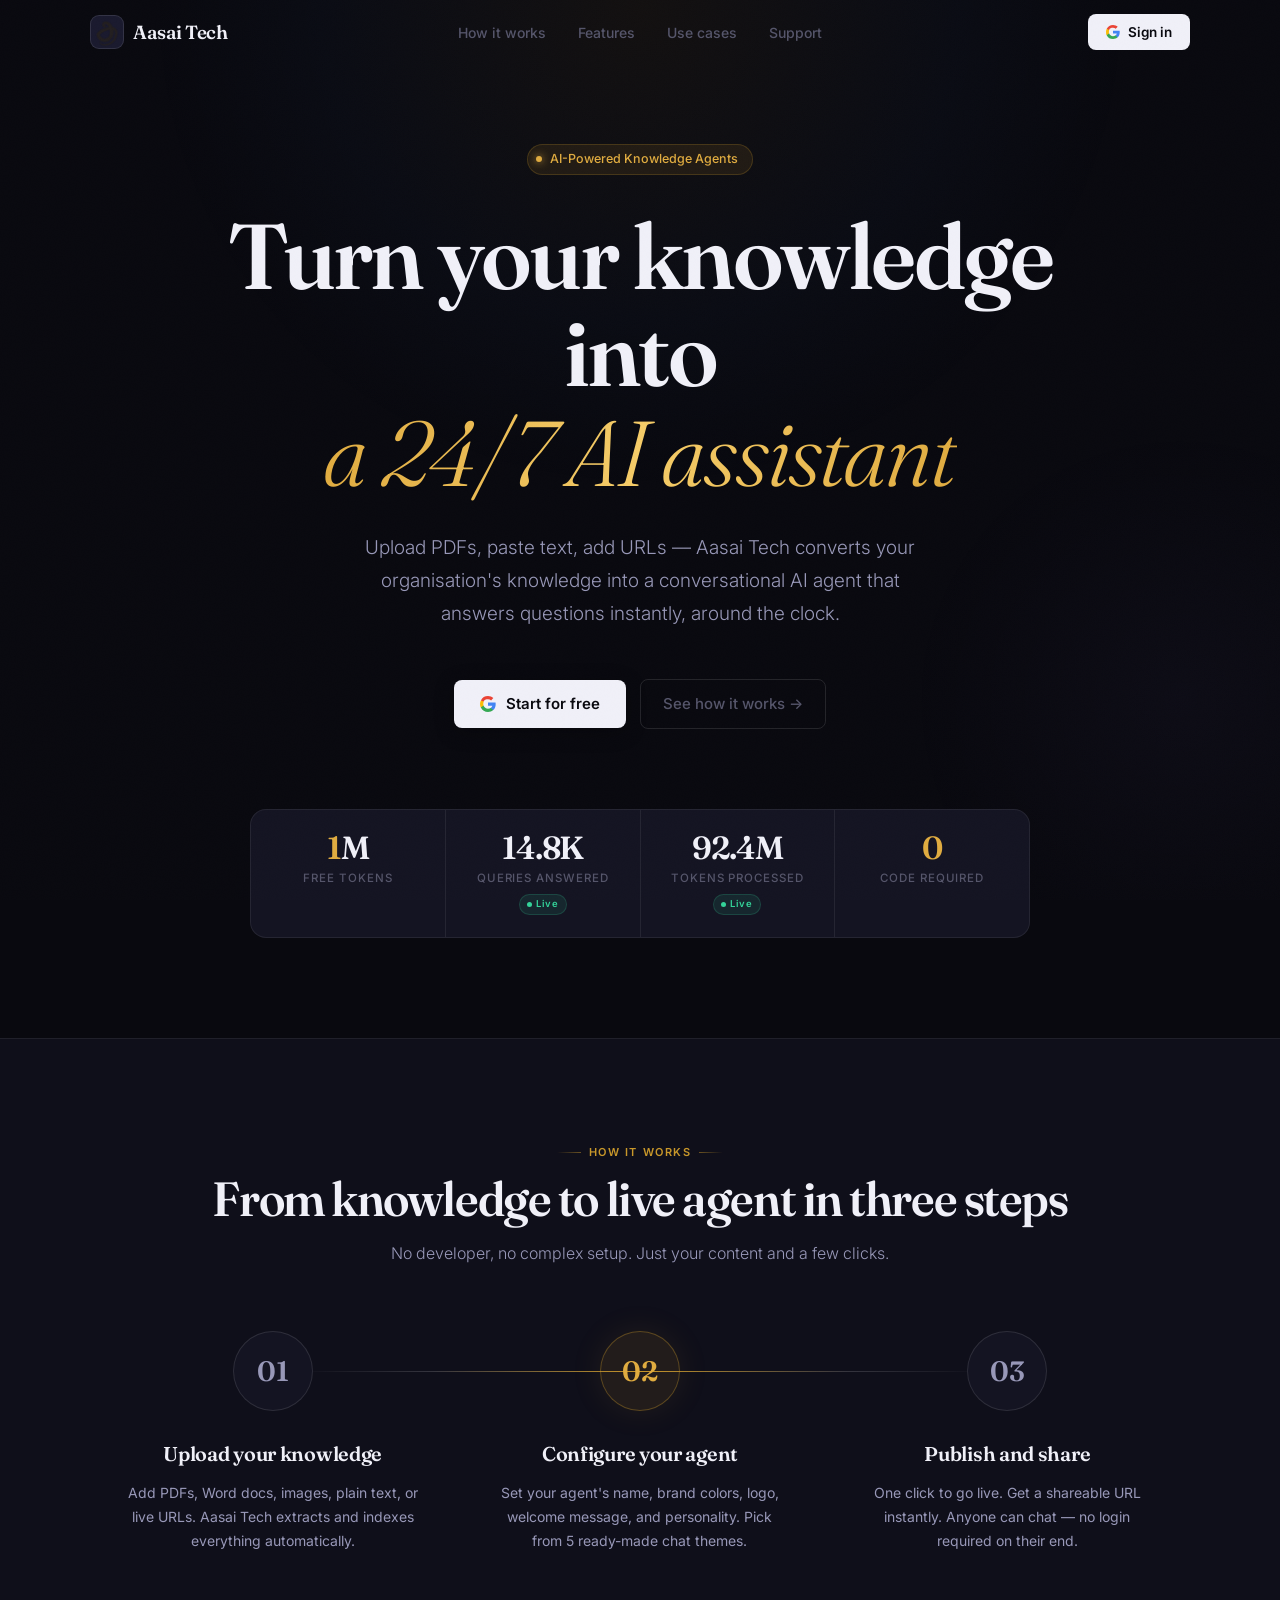
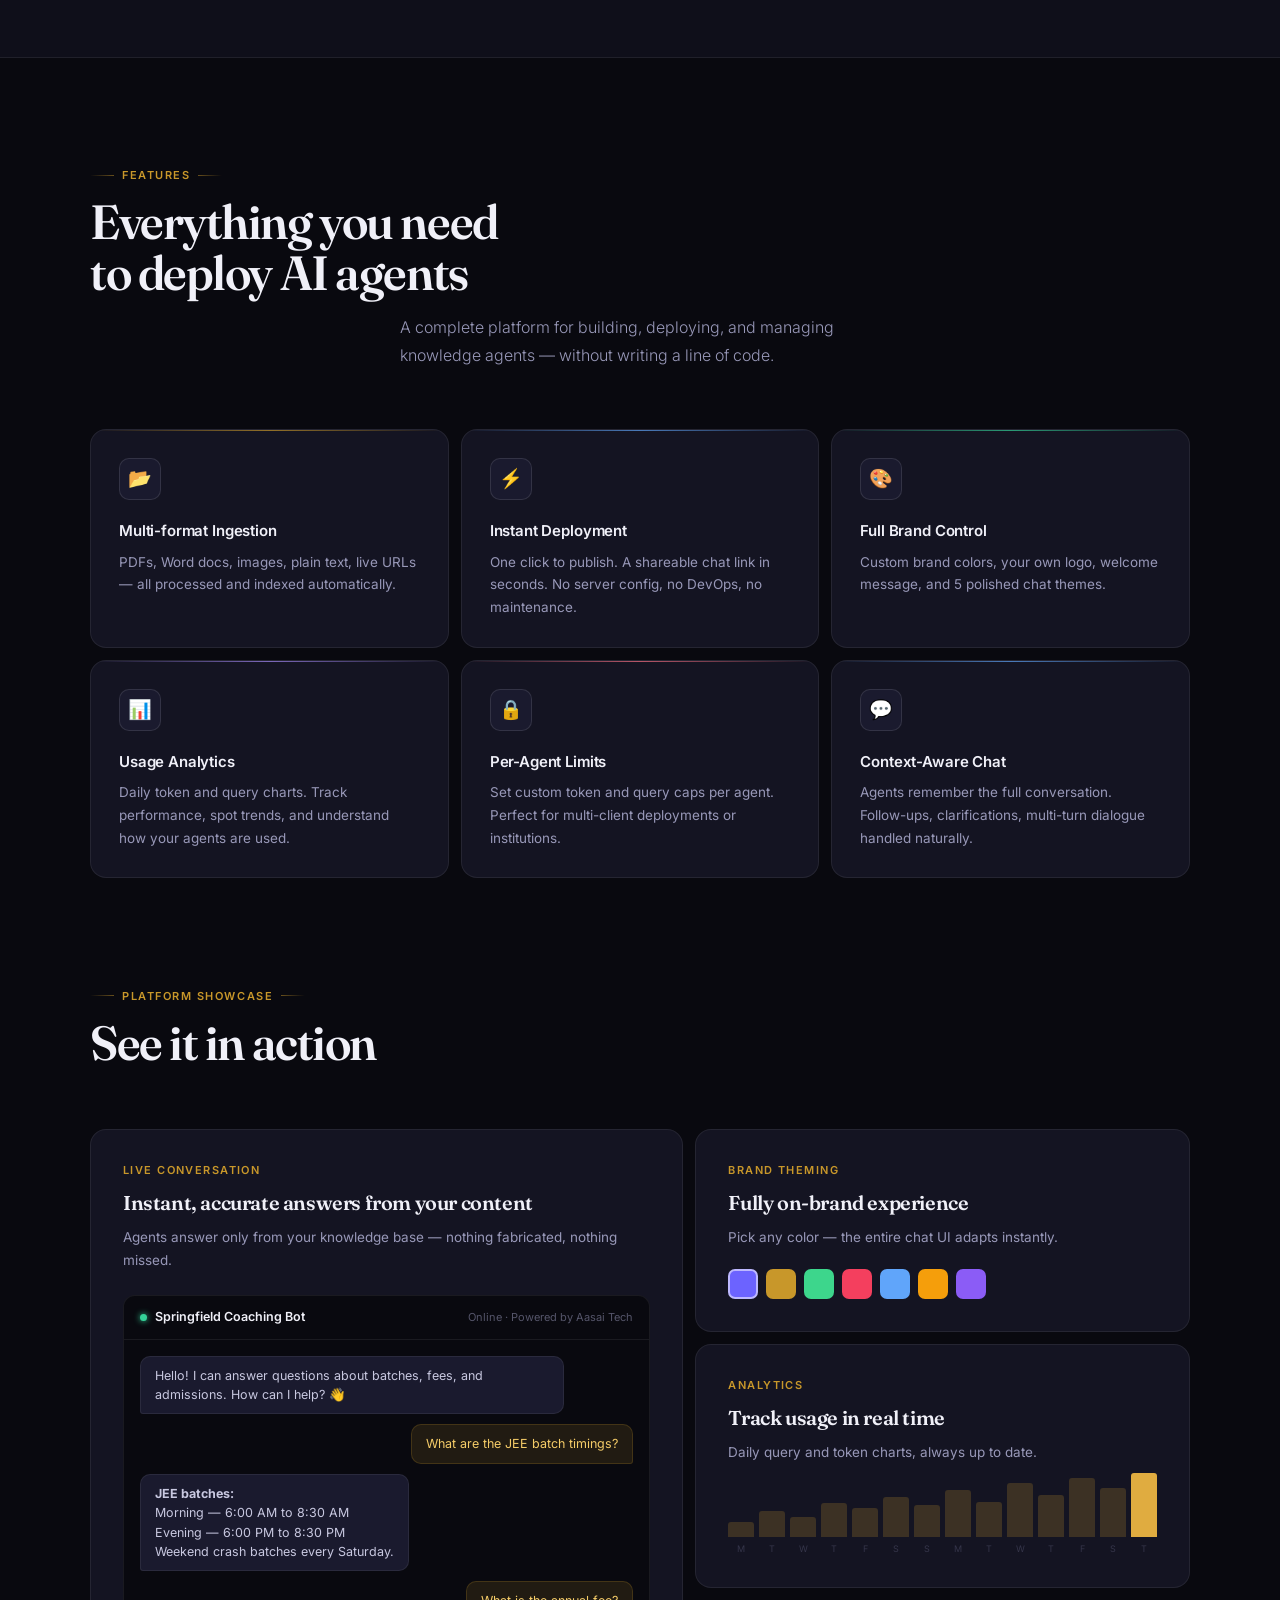
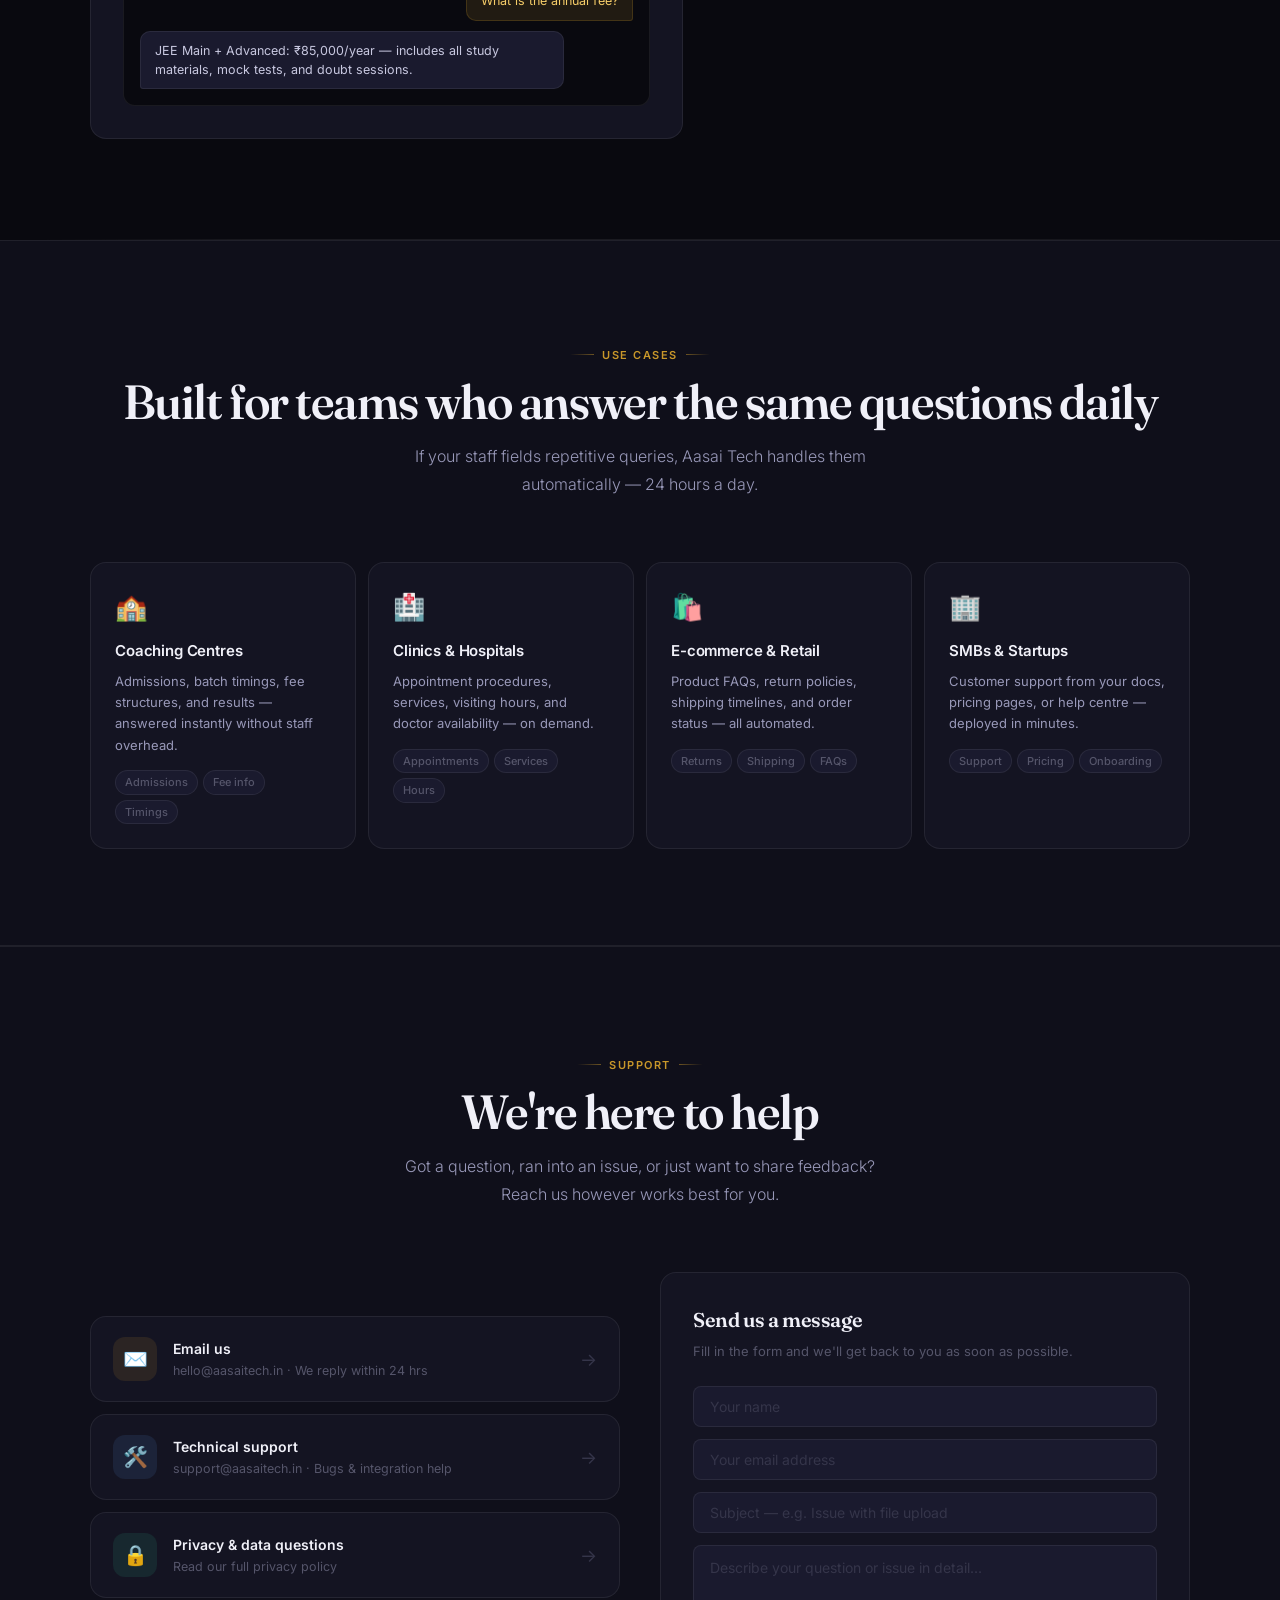
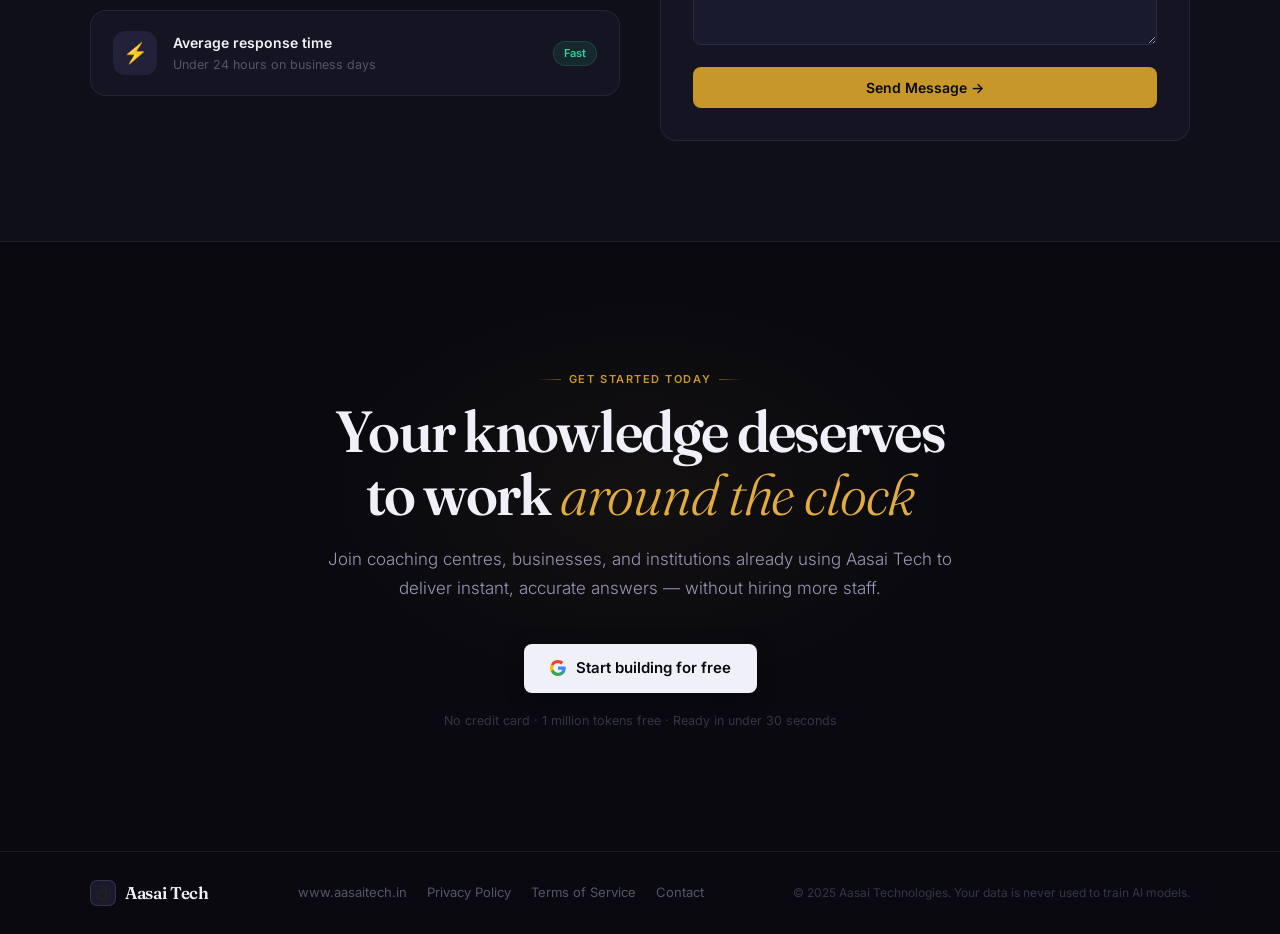
==== index.html @ d0b6f2f5 "Update index.html" ====
<!DOCTYPE html>
<html lang="en">
<head>
<meta charset="UTF-8"/>
<meta name="viewport" content="width=device-width,initial-scale=1"/>
<title>Aasai Tech — AI Agents from Your Knowledge</title>
<link rel="preconnect" href="https://fonts.googleapis.com"/>
<link rel="preconnect" href="https://fonts.gstatic.com" crossorigin/>
<link href="https://fonts.googleapis.com/css2?family=Inter:wght@300;400;500;600;700&family=Fraunces:ital,opsz,wght@0,9..144,300;0,9..144,600;0,9..144,700;1,9..144,300;1,9..144,600&display=swap" rel="stylesheet"/>
<style>
*,*::before,*::after{margin:0;padding:0;box-sizing:border-box}
html{scroll-behavior:smooth;-webkit-font-smoothing:antialiased;text-rendering:optimizeLegibility}
body{font-family:'Inter',sans-serif;background:#09090f;color:#e8e8f0;overflow-x:hidden;line-height:1.5}
a{text-decoration:none;color:inherit}
img{display:block;max-width:100%}
::-webkit-scrollbar{width:5px}
::-webkit-scrollbar-track{background:#09090f}
::-webkit-scrollbar-thumb{background:#2a2a3a;border-radius:4px}

:root{
  --bg:#09090f;--bg1:#0f0f1a;--bg2:#141422;--bg3:#1a1a2e;--bg4:#20203a;
  --line:rgba(255,255,255,.07);--line2:rgba(255,255,255,.11);--line3:rgba(255,255,255,.16);
  --t1:#f0f0f8;--t2:#9898b8;--t3:#55556a;--t4:#35354a;
  --amber:#c8972a;--amber2:#e0ac40;--amber3:#f5cc68;
  --amberA:rgba(200,151,42,.10);--amberB:rgba(200,151,42,.18);
  --green:#34d399;--greenA:rgba(52,211,153,.10);
  --blue:#60a5fa;--blueA:rgba(96,165,250,.10);
  --purple:#a78bfa;--purpleA:rgba(167,139,250,.10);
  --rose:#fb7185;--roseA:rgba(251,113,133,.10);
  --r8:8px;--r12:12px;--r16:16px;--nav:64px;
}

.f-display{font-family:'Fraunces',serif;font-weight:600;font-style:normal;letter-spacing:-.03em;line-height:1.06;font-variation-settings:'opsz' 72;}
.f-display-italic{font-family:'Fraunces',serif;font-style:italic;font-weight:300;font-variation-settings:'opsz' 72;letter-spacing:-.02em;line-height:1.1;}

.container{max-width:1180px;margin:0 auto;padding:0 40px}

body::before{content:'';position:fixed;inset:0;z-index:999;pointer-events:none;background-image:url("data:image/svg+xml,%3Csvg xmlns='http://www.w3.org/2000/svg' width='400' height='400'%3E%3Cfilter id='n'%3E%3CfeTurbulence type='fractalNoise' baseFrequency='.85' numOctaves='4' stitchTiles='stitch'/%3E%3C/filter%3E%3Crect width='400' height='400' filter='url(%23n)' opacity='.035'/%3E%3C/svg%3E");opacity:.4;}

.bg-glow{position:fixed;inset:0;z-index:0;pointer-events:none;overflow:hidden;}
.bg-glow::before{content:'';position:absolute;top:-200px;left:50%;transform:translateX(-50%);width:1000px;height:700px;background:radial-gradient(ellipse at 50% 30%, rgba(200,151,42,.055) 0%, rgba(96,165,250,.025) 45%, transparent 70%);}
.bg-glow::after{content:'';position:absolute;bottom:-100px;right:-200px;width:600px;height:600px;background:radial-gradient(circle, rgba(167,139,250,.03) 0%, transparent 65%);}

/* NAV */
.nav{position:fixed;top:0;left:0;right:0;z-index:200;height:var(--nav);display:flex;align-items:center;transition:background .25s,border-color .25s;}
.nav.solid{background:rgba(9,9,15,.85);border-bottom:1px solid var(--line);backdrop-filter:blur(20px) saturate(1.5);-webkit-backdrop-filter:blur(20px) saturate(1.5);}
.nav-inner{width:100%;max-width:1180px;margin:0 auto;padding:0 40px;display:flex;align-items:center;}
.nav-logo{display:flex;align-items:center;gap:9px;flex-shrink:0;margin-right:auto;}
.nav-logo-mark{width:34px;height:34px;border-radius:9px;overflow:hidden;display:flex;align-items:center;justify-content:center;flex-shrink:0;background:var(--bg3);border:1px solid var(--line2);}
.nav-logo-mark img{width:100%;height:100%;object-fit:contain;}
.nav-logo-name{font-family:'Fraunces',serif;font-size:19px;font-weight:600;letter-spacing:-.025em;color:var(--t1);font-variation-settings:'opsz' 24;}
.nav-links{display:flex;align-items:center;gap:2px;position:absolute;left:50%;transform:translateX(-50%);}
.nav-link{padding:7px 15px;font-size:14px;font-weight:500;color:var(--t3);border-radius:var(--r8);transition:color .15s,background .15s;white-space:nowrap;}
.nav-link:hover{color:var(--t1);background:rgba(255,255,255,.05)}
.nav-cta{display:flex;align-items:center;gap:8px;padding:8px 18px;background:var(--t1);color:#09090f;border-radius:var(--r8);font-size:13.5px;font-weight:600;transition:all .2s;white-space:nowrap;flex-shrink:0;margin-left:auto;}
.nav-cta:hover{background:#fff;transform:translateY(-1px);box-shadow:0 6px 22px rgba(0,0,0,.3)}

/* HAMBURGER */
.nav-hamburger{display:none;flex-direction:column;gap:5px;cursor:pointer;padding:8px;margin-left:auto;background:none;border:none;}
.nav-hamburger span{display:block;width:22px;height:2px;background:var(--t2);border-radius:2px;transition:all .3s;}
.nav-hamburger.open span:nth-child(1){transform:translateY(7px) rotate(45deg);}
.nav-hamburger.open span:nth-child(2){opacity:0;}
.nav-hamburger.open span:nth-child(3){transform:translateY(-7px) rotate(-45deg);}

/* MOBILE MENU */
.mobile-menu{display:none;position:fixed;top:var(--nav);left:0;right:0;z-index:199;background:rgba(9,9,15,.97);border-bottom:1px solid var(--line);backdrop-filter:blur(20px);padding:20px 24px 28px;flex-direction:column;gap:4px;}
.mobile-menu.open{display:flex;}
.mobile-menu-link{padding:13px 16px;font-size:15px;font-weight:500;color:var(--t2);border-radius:var(--r8);transition:all .15s;}
.mobile-menu-link:hover{color:var(--t1);background:rgba(255,255,255,.05)}
.mobile-menu-cta{display:flex;align-items:center;justify-content:center;gap:8px;padding:14px;background:var(--t1);color:#09090f;border-radius:var(--r8);font-size:15px;font-weight:600;margin-top:8px;}

/* HERO */
.hero{min-height:100vh;display:flex;flex-direction:column;align-items:center;justify-content:center;text-align:center;padding:calc(var(--nav) + 80px) 40px 100px;position:relative;z-index:1;}
.hero-badge{display:inline-flex;align-items:center;gap:8px;padding:5px 14px 5px 8px;background:var(--amberA);border:1px solid rgba(200,151,42,.22);border-radius:100px;margin-bottom:32px;font-size:12.5px;font-weight:500;color:var(--amber2);animation:fadeUp .5s ease both;}
.hero-badge-dot{width:6px;height:6px;border-radius:50%;background:var(--amber2);box-shadow:0 0 8px var(--amber2);flex-shrink:0;animation:pulse 2.5s ease-in-out infinite;}
.hero-title{font-size:clamp(40px,7.5vw,92px);color:var(--t1);margin-bottom:28px;animation:fadeUp .55s .06s ease both;max-width:920px;}
.hero-title .line-accent{font-style:italic;font-weight:300;background:linear-gradient(92deg, var(--amber2) 0%, var(--amber3) 50%, var(--amber2) 100%);-webkit-background-clip:text;-webkit-text-fill-color:transparent;background-clip:text;font-variation-settings:'opsz' 72;}
.hero-sub{font-size:clamp(15px,2vw,19px);font-weight:300;color:var(--t2);max-width:580px;line-height:1.75;margin-bottom:48px;animation:fadeUp .55s .12s ease both;}
.hero-actions{display:flex;align-items:center;gap:14px;margin-bottom:80px;animation:fadeUp .55s .18s ease both;flex-wrap:wrap;justify-content:center;}
.btn-main{display:flex;align-items:center;gap:10px;padding:13px 26px;background:var(--t1);color:#09090f;border-radius:var(--r8);font-size:15px;font-weight:600;transition:all .2s;box-shadow:0 4px 20px rgba(0,0,0,.25);}
.btn-main:hover{background:#fff;transform:translateY(-2px);box-shadow:0 10px 34px rgba(0,0,0,.35)}
.btn-ghost{padding:13px 22px;font-size:15px;font-weight:500;color:var(--t3);border-radius:var(--r8);border:1px solid var(--line2);transition:all .2s;}
.btn-ghost:hover{color:var(--t1);border-color:var(--line3)}

/* STATS BAND */
.stats-band{display:flex;align-items:stretch;background:var(--bg2);border:1px solid var(--line);border-radius:var(--r16);overflow:hidden;animation:fadeUp .55s .24s ease both;width:100%;max-width:780px;}
.stat-cell{flex:1;padding:22px 28px;text-align:center;position:relative;}
.stat-cell+.stat-cell{border-left:1px solid var(--line)}
.stat-val{font-family:'Fraunces',serif;font-size:32px;font-weight:600;color:var(--t1);letter-spacing:-.035em;line-height:1;font-variation-settings:'opsz' 36;}
.stat-val .accent{color:var(--amber2)}
.stat-lbl{font-size:11.5px;font-weight:500;color:var(--t3);margin-top:6px;text-transform:uppercase;letter-spacing:.08em;}
.stat-live{display:inline-flex;align-items:center;gap:4px;font-size:9.5px;font-weight:600;letter-spacing:.1em;color:var(--green);background:var(--greenA);border:1px solid rgba(52,211,153,.18);padding:2px 7px;border-radius:20px;margin-top:7px;}
.stat-live-dot{width:5px;height:5px;border-radius:50%;background:var(--green);animation:pulse 2s ease-in-out infinite;}

/* HOW IT WORKS */
.steps-section{background:var(--bg1);border-top:1px solid var(--line);border-bottom:1px solid var(--line);}
.steps-section .container{padding-top:96px;padding-bottom:96px}
.section-head{text-align:center;margin-bottom:64px}
.section-kicker{display:inline-flex;align-items:center;gap:8px;font-size:11px;font-weight:600;letter-spacing:.14em;text-transform:uppercase;color:var(--amber);margin-bottom:14px;}
.section-kicker::before,.section-kicker::after{content:'';width:24px;height:1px;background:linear-gradient(90deg,transparent,var(--amber));opacity:.5;}
.section-kicker::after{transform:scaleX(-1)}
.section-h{font-size:clamp(26px,4vw,48px);color:var(--t1);margin-bottom:14px;}
.section-p{font-size:16px;font-weight:300;color:var(--t2);line-height:1.75;max-width:500px;margin:0 auto;}
.steps-grid{display:grid;grid-template-columns:repeat(3,1fr);gap:2px;position:relative;}
.steps-grid::before{content:'';position:absolute;top:40px;left:calc(50%/3 + 24px);right:calc(50%/3 + 24px);height:1px;background:linear-gradient(90deg,transparent,var(--line3) 20%,var(--amber) 50%,var(--line3) 80%,transparent);pointer-events:none;}
.step{display:flex;flex-direction:column;align-items:center;text-align:center;padding:0 36px 8px;}
.step-circle{width:80px;height:80px;border-radius:50%;background:var(--bg2);border:1px solid var(--line2);display:flex;align-items:center;justify-content:center;margin-bottom:28px;position:relative;z-index:1;transition:border-color .3s,box-shadow .3s;}
.step:nth-child(2) .step-circle{border-color:rgba(200,151,42,.35);background:var(--amberA);box-shadow:0 0 32px rgba(200,151,42,.1);}
.step-n{font-family:'Fraunces',serif;font-size:28px;font-weight:600;color:var(--t2);font-variation-settings:'opsz' 32;}
.step:nth-child(2) .step-n{color:var(--amber2)}
.step-title{font-family:'Fraunces',serif;font-size:20px;font-weight:600;color:var(--t1);margin-bottom:12px;font-variation-settings:'opsz' 24;letter-spacing:-.015em;}
.step-body{font-size:14px;font-weight:400;color:var(--t2);line-height:1.7}

/* FEATURES */
.features-section .container{padding-top:100px;padding-bottom:100px}
.feat-grid{display:grid;grid-template-columns:repeat(3,1fr);gap:12px;margin-top:60px;}
.feat-card{background:var(--bg2);border:1px solid var(--line);border-radius:var(--r16);padding:28px;position:relative;overflow:hidden;transition:border-color .25s,transform .25s,box-shadow .25s;}
.feat-card:hover{border-color:var(--line2);transform:translateY(-3px);box-shadow:0 18px 48px rgba(0,0,0,.35);}
.feat-card::before{content:'';position:absolute;top:0;left:0;right:0;height:1px;background:var(--c-bar,transparent);opacity:.7;}
.feat-card:nth-child(1){--c-bar:linear-gradient(90deg,transparent,var(--amber),transparent)}
.feat-card:nth-child(2){--c-bar:linear-gradient(90deg,transparent,var(--blue),transparent)}
.feat-card:nth-child(3){--c-bar:linear-gradient(90deg,transparent,var(--green),transparent)}
.feat-card:nth-child(4){--c-bar:linear-gradient(90deg,transparent,var(--purple),transparent)}
.feat-card:nth-child(5){--c-bar:linear-gradient(90deg,transparent,var(--rose),transparent)}
.feat-card:nth-child(6){--c-bar:linear-gradient(90deg,transparent,var(--blue),transparent)}
.feat-icon{width:42px;height:42px;border-radius:10px;border:1px solid var(--line2);background:var(--bg3);display:flex;align-items:center;justify-content:center;font-size:19px;margin-bottom:20px;}
.feat-name{font-size:15px;font-weight:600;color:var(--t1);margin-bottom:8px;letter-spacing:-.01em}
.feat-desc{font-size:13.5px;color:var(--t2);line-height:1.68}

/* BENTO */
.bento-section .container{padding-bottom:100px}
.bento{display:grid;grid-template-columns:1.2fr 1fr;gap:12px;margin-top:60px;}
.bento-card{background:var(--bg2);border:1px solid var(--line);border-radius:var(--r16);padding:32px;position:relative;overflow:hidden;transition:border-color .25s;}
.bento-card:hover{border-color:var(--line2)}
.bento-label{font-size:11px;font-weight:600;letter-spacing:.13em;text-transform:uppercase;color:var(--amber);margin-bottom:10px;}
.bento-title{font-family:'Fraunces',serif;font-size:20px;font-weight:600;color:var(--t1);margin-bottom:8px;letter-spacing:-.02em;font-variation-settings:'opsz' 24;}
.bento-body{font-size:13.5px;color:var(--t2);line-height:1.65;margin-bottom:24px}
.chat-shell{background:var(--bg);border:1px solid var(--line);border-radius:var(--r12);overflow:hidden;}
.chat-topbar{padding:12px 16px;border-bottom:1px solid var(--line);display:flex;align-items:center;gap:8px;}
.chat-status-dot{width:7px;height:7px;border-radius:50%;background:var(--green);box-shadow:0 0 6px var(--green);animation:pulse 2s ease-in-out infinite;}
.chat-agent-name{font-size:12.5px;font-weight:600;color:var(--t1)}
.chat-agent-sub{font-size:11px;color:var(--t3);margin-left:auto}
.chat-msgs{padding:16px;display:flex;flex-direction:column;gap:10px}
.bubble{padding:9px 14px;border-radius:10px;font-size:12.5px;line-height:1.55;max-width:86%;}
.bubble.bot{background:var(--bg3);border:1px solid var(--line);color:#c8c8e0;border-bottom-left-radius:3px;align-self:flex-start;}
.bubble.user{background:rgba(200,151,42,.13);border:1px solid rgba(200,151,42,.2);color:var(--amber3);border-bottom-right-radius:3px;align-self:flex-end;}
.swatches{display:flex;gap:8px;margin-top:20px;flex-wrap:wrap}
.swatch{width:30px;height:30px;border-radius:7px;border:2px solid transparent;cursor:pointer;transition:transform .2s,border-color .2s;}
.swatch:hover{transform:scale(1.15)}
.swatch.on{border-color:rgba(255,255,255,.55)}
.chart-wrap{margin-top:20px;display:flex;align-items:flex-end;gap:5px;height:72px;}
.bar-col{flex:1;display:flex;flex-direction:column;align-items:center;gap:5px}
.bar{width:100%;border-radius:3px 3px 0 0;background:rgba(200,151,42,.22);transition:height .6s cubic-bezier(.16,1,.3,1);}
.bar.hi{background:var(--amber2)}
.bar-l{font-size:9px;color:var(--t4)}

/* USE CASES */
.uc-section{background:var(--bg1);border-top:1px solid var(--line);border-bottom:1px solid var(--line);}
.uc-section .container{padding-top:96px;padding-bottom:96px}
.uc-grid{display:grid;grid-template-columns:repeat(4,1fr);gap:12px;margin-top:56px;}
.uc-card{background:var(--bg2);border:1px solid var(--line);border-radius:var(--r16);padding:24px;transition:all .25s;}
.uc-card:hover{border-color:var(--line2);transform:translateY(-3px);box-shadow:0 14px 36px rgba(0,0,0,.3)}
.uc-emoji{font-size:26px;margin-bottom:14px;display:block}
.uc-name{font-size:15px;font-weight:600;color:var(--t1);margin-bottom:8px;letter-spacing:-.01em}
.uc-desc{font-size:13px;color:var(--t2);line-height:1.65}
.uc-pills{display:flex;flex-wrap:wrap;gap:5px;margin-top:14px}
.pill{font-size:11px;font-weight:500;padding:3px 9px;border-radius:20px;color:var(--t3);background:var(--bg3);border:1px solid var(--line);}

/* SUPPORT */
.support-section{background:var(--bg1);border-top:1px solid var(--line);border-bottom:1px solid var(--line);}
.support-section .container{padding-top:100px;padding-bottom:100px}
.support-grid{display:grid;grid-template-columns:1fr 1fr;gap:40px;align-items:center;margin-top:60px;}
.support-channels{display:flex;flex-direction:column;gap:12px;}
.support-channel{display:flex;align-items:center;gap:16px;padding:20px 22px;background:var(--bg2);border:1px solid var(--line);border-radius:var(--r16);transition:all .25s;text-decoration:none;}
.support-channel:hover{border-color:var(--line2);transform:translateX(4px);box-shadow:0 8px 32px rgba(0,0,0,.25);}
.ch-icon{width:44px;height:44px;border-radius:12px;display:flex;align-items:center;justify-content:center;font-size:20px;flex-shrink:0;}
.ch-name{font-size:14px;font-weight:600;color:var(--t1);margin-bottom:3px;}
.ch-sub{font-size:12.5px;color:var(--t3);}
.ch-arrow{margin-left:auto;color:var(--t4);font-size:18px;transition:transform .2s;}
.support-channel:hover .ch-arrow{transform:translateX(3px);color:var(--t2);}
.support-form-card{background:var(--bg2);border:1px solid var(--line);border-radius:var(--r16);padding:32px;}
.support-form-title{font-family:'Fraunces',serif;font-size:20px;font-weight:600;color:var(--t1);margin-bottom:6px;letter-spacing:-.02em;font-variation-settings:'opsz' 24;}
.support-form-sub{font-size:13px;color:var(--t3);margin-bottom:24px;line-height:1.6;}
.sf-input{width:100%;padding:11px 16px;background:var(--bg3);border:1px solid var(--line);border-radius:var(--r8);color:var(--t1);font-family:'Inter',sans-serif;font-size:14px;outline:none;transition:border-color .2s;margin-bottom:12px;}
.sf-input:focus{border-color:rgba(200,151,42,.4);}
.sf-input::placeholder{color:var(--t4);}
textarea.sf-input{resize:vertical;min-height:100px;line-height:1.6;}
.sf-btn{width:100%;padding:12px;background:var(--amber);color:#09090f;border:none;border-radius:var(--r8);font-family:'Inter',sans-serif;font-size:14px;font-weight:600;cursor:pointer;transition:all .2s;margin-top:4px;}
.sf-btn:hover{background:var(--amber2);transform:translateY(-1px);}
.sf-sent{display:none;text-align:center;padding:20px 0;}
.sf-sent-icon{font-size:40px;margin-bottom:12px;}
.sf-sent-text{font-size:15px;font-weight:600;color:var(--t1);margin-bottom:6px;}
.sf-sent-sub{font-size:13px;color:var(--t3);}

/* CTA */
.cta-section{padding:120px 40px;text-align:center;position:relative;overflow:hidden;}
.cta-section::before{content:'';position:absolute;top:0;left:50%;transform:translateX(-50%);width:800px;height:500px;background:radial-gradient(ellipse, rgba(200,151,42,.055) 0%, transparent 65%);pointer-events:none;}
.cta-inner{position:relative;z-index:1;max-width:640px;margin:0 auto}
.cta-h{font-size:clamp(32px,5vw,58px);color:var(--t1);margin-bottom:18px;}
.cta-p{font-size:17px;font-weight:300;color:var(--t2);line-height:1.75;margin-bottom:40px;}
.cta-btns{display:flex;justify-content:center;gap:12px;flex-wrap:wrap;}
.cta-note{font-size:12.5px;color:var(--t4);margin-top:18px;line-height:1.6}

/* FOOTER */
.footer-wrap{border-top:1px solid var(--line)}
.footer{max-width:1180px;margin:0 auto;padding:28px 40px;display:flex;align-items:center;justify-content:space-between;flex-wrap:wrap;gap:16px;}
.footer-brand{display:flex;align-items:center;gap:9px;}
.footer-brand-logo{width:26px;height:26px;border-radius:7px;overflow:hidden;background:var(--bg3);border:1px solid var(--line2);}
.footer-brand-logo img{width:100%;height:100%;object-fit:contain;}
.footer-brand-name{font-family:'Fraunces',serif;font-size:17px;font-weight:600;color:var(--t1);letter-spacing:-.02em;font-variation-settings:'opsz' 20;}
.footer-links{display:flex;gap:20px;flex-wrap:wrap;}
.footer-link{font-size:13px;color:var(--t3);transition:color .15s}
.footer-link:hover{color:var(--t1)}
.footer-note{font-size:12px;color:var(--t4)}

.divider{height:1px;background:linear-gradient(90deg,transparent,var(--line) 20%,var(--line) 80%,transparent);margin:0 40px;}

/* SCROLL REVEAL */
.reveal{opacity:0;transform:translateY(28px);transition:opacity .7s cubic-bezier(.16,1,.3,1),transform .7s cubic-bezier(.16,1,.3,1);}
.reveal.in{opacity:1;transform:translateY(0)}
.d1{transition-delay:.05s}.d2{transition-delay:.11s}.d3{transition-delay:.17s}
.d4{transition-delay:.23s}.d5{transition-delay:.29s}.d6{transition-delay:.35s}

@keyframes fadeUp{from{opacity:0;transform:translateY(18px)}to{opacity:1;transform:translateY(0)}}
@keyframes pulse{0%,100%{opacity:1}50%{opacity:.3}}

/* ═══ RESPONSIVE ═══ */
@media(max-width:1024px){
  .feat-grid{grid-template-columns:repeat(2,1fr)}
  .uc-grid{grid-template-columns:repeat(2,1fr)}
  .bento{grid-template-columns:1fr}
}

@media(max-width:768px){
  .container{padding:0 20px}
  .nav-inner{padding:0 20px}
  .nav-links{display:none}
  .nav-cta{display:none}
  .nav-hamburger{display:flex}

  .hero{padding:calc(var(--nav) + 48px) 20px 72px;min-height:auto;}
  .hero-badge{font-size:11px;margin-bottom:24px;}
  .hero-actions{flex-direction:column;width:100%;max-width:320px;margin-bottom:48px;}
  .btn-main,.btn-ghost{width:100%;justify-content:center;}

  .stats-band{flex-direction:column;max-width:100%;}
  .stat-cell+.stat-cell{border-left:none;border-top:1px solid var(--line)}
  .stat-cell{padding:18px 20px}

  .steps-section .container{padding-top:64px;padding-bottom:64px}
  .steps-grid{grid-template-columns:1fr;gap:40px;}
  .steps-grid::before{display:none}
  .step{padding:0 20px 0;}

  .features-section .container{padding-top:64px;padding-bottom:64px}
  .feat-grid{grid-template-columns:1fr;gap:10px;margin-top:40px;}

  .bento-section .container{padding-bottom:64px}
  .bento{grid-template-columns:1fr;margin-top:40px;}
  .bento-card{padding:24px}

  .uc-section .container{padding-top:64px;padding-bottom:64px}
  .uc-grid{grid-template-columns:1fr 1fr;gap:10px;margin-top:36px;}

  .support-grid{grid-template-columns:1fr;}
  .support-section .container{padding-top:64px;padding-bottom:64px}

  .cta-section{padding:80px 20px;}
  .cta-p{font-size:15px;}

  .footer{padding:20px;gap:12px}
  .footer-note{width:100%;}
  .divider{margin:0 20px}

  .section-head{margin-bottom:40px}
}

@media(max-width:480px){
  .uc-grid{grid-template-columns:1fr}
  .hero-title{font-size:36px}
}

@media(min-width:769px) and (max-width:1024px){
  .nav-links{display:none}
  .nav-hamburger{display:flex}
  .nav-cta{display:flex}
  .container{padding:0 28px}
  .nav-inner{padding:0 28px}
}
</style>
</head>
<body>

<div class="bg-glow" aria-hidden="true"></div>

<!-- NAV -->
<nav class="nav" id="nav" role="navigation">
  <div class="nav-inner">
    <a href="https://www.aasaitech.in" class="nav-logo">
      <div class="nav-logo-mark">
        <img src="./logo.png" alt="Aasai Tech logo" onerror="this.parentElement.innerHTML='<svg width=\'16\' height=\'16\' viewBox=\'0 0 20 20\' fill=\'none\'><circle cx=\'10\' cy=\'10\' r=\'3\' fill=\'#c8972a\'/><circle cx=\'3\' cy=\'5\' r=\'1.4\' fill=\'rgba(255,255,255,.2)\'/><circle cx=\'17\' cy=\'5\' r=\'1.4\' fill=\'rgba(255,255,255,.2)\'/><circle cx=\'3\' cy=\'15\' r=\'1.4\' fill=\'rgba(255,255,255,.2)\'/><circle cx=\'17\' cy=\'15\' r=\'1.4\' fill=\'rgba(255,255,255,.2)\'/><line x1=\'6.8\' y1=\'8.5\' x2=\'4.2\' y2=\'6.4\' stroke=\'rgba(200,151,42,.4)\' stroke-width=\'1.2\' stroke-linecap=\'round\'/><line x1=\'13.2\' y1=\'8.5\' x2=\'15.8\' y2=\'6.4\' stroke=\'rgba(200,151,42,.4)\' stroke-width=\'1.2\' stroke-linecap=\'round\'/><line x1=\'6.8\' y1=\'11.5\' x2=\'4.2\' y2=\'13.6\' stroke=\'rgba(200,151,42,.4)\' stroke-width=\'1.2\' stroke-linecap=\'round\'/><line x1=\'13.2\' y1=\'11.5\' x2=\'15.8\' y2=\'13.6\' stroke=\'rgba(200,151,42,.4)\' stroke-width=\'1.2\' stroke-linecap=\'round\'/></svg>'"/>
      </div>
      <span class="nav-logo-name">Aasai Tech</span>
    </a>
    <div class="nav-links">
      <a class="nav-link" href="#how">How it works</a>
      <a class="nav-link" href="#features">Features</a>
      <a class="nav-link" href="#usecases">Use cases</a>
      <a class="nav-link" href="#support">Support</a>
    </div>
    <a class="nav-cta" href="https://apiv2.aasaitech.in/auth/google">
      <svg width="14" height="14" viewBox="0 0 18 18" fill="none"><path fill="#4285F4" d="M17.64 9.2c0-.637-.057-1.251-.164-1.84H9v3.481h4.844c-.209 1.125-.843 2.078-1.796 2.717v2.258h2.908c1.702-1.567 2.684-3.875 2.684-6.615z"/><path fill="#34A853" d="M9 18c2.43 0 4.467-.806 5.956-2.18l-2.908-2.259c-.806.54-1.837.86-3.048.86-2.344 0-4.328-1.584-5.036-3.711H.957v2.332A8.997 8.997 0 0 0 9 18z"/><path fill="#FBBC05" d="M3.964 10.71A5.41 5.41 0 0 1 3.682 9c0-.593.102-1.17.282-1.71V4.958H.957A8.996 8.996 0 0 0 0 9c0 1.452.348 2.827.957 4.042l3.007-2.332z"/><path fill="#EA4335" d="M9 3.58c1.321 0 2.508.454 3.44 1.345l2.582-2.58C13.463.891 11.426 0 9 0A8.997 8.997 0 0 0 .957 4.958L3.964 6.29C4.672 4.163 6.656 3.58 9 3.58z"/></svg>
      Sign in
    </a>
    <button class="nav-hamburger" id="hamburger" aria-label="Menu">
      <span></span><span></span><span></span>
    </button>
  </div>
</nav>

<!-- MOBILE MENU -->
<div class="mobile-menu" id="mobile-menu">
  <a class="mobile-menu-link" href="#how" onclick="closeMobileMenu()">How it works</a>
  <a class="mobile-menu-link" href="#features" onclick="closeMobileMenu()">Features</a>
  <a class="mobile-menu-link" href="#usecases" onclick="closeMobileMenu()">Use cases</a>
  <a class="mobile-menu-link" href="#support" onclick="closeMobileMenu()">Support</a>
  <a class="mobile-menu-link" href="terms.html">Terms &amp; Privacy</a>
  <a class="mobile-menu-cta" href="https://apiv2.aasaitech.in/auth/google">
    <svg width="16" height="16" viewBox="0 0 18 18" fill="none"><path fill="#4285F4" d="M17.64 9.2c0-.637-.057-1.251-.164-1.84H9v3.481h4.844c-.209 1.125-.843 2.078-1.796 2.717v2.258h2.908c1.702-1.567 2.684-3.875 2.684-6.615z"/><path fill="#34A853" d="M9 18c2.43 0 4.467-.806 5.956-2.18l-2.908-2.259c-.806.54-1.837.86-3.048.86-2.344 0-4.328-1.584-5.036-3.711H.957v2.332A8.997 8.997 0 0 0 9 18z"/><path fill="#FBBC05" d="M3.964 10.71A5.41 5.41 0 0 1 3.682 9c0-.593.102-1.17.282-1.71V4.958H.957A8.996 8.996 0 0 0 0 9c0 1.452.348 2.827.957 4.042l3.007-2.332z"/><path fill="#EA4335" d="M9 3.58c1.321 0 2.508.454 3.44 1.345l2.582-2.58C13.463.891 11.426 0 9 0A8.997 8.997 0 0 0 .957 4.958L3.964 6.29C4.672 4.163 6.656 3.58 9 3.58z"/></svg>
    Sign in with Google
  </a>
</div>

<!-- HERO -->
<section class="hero">
  <div class="hero-badge"><span class="hero-badge-dot"></span>AI-Powered Knowledge Agents</div>
  <h1 class="f-display hero-title">
    Turn your knowledge into<br>
    <span class="line-accent f-display-italic">a 24/7 AI assistant</span>
  </h1>
  <p class="hero-sub">Upload PDFs, paste text, add URLs — Aasai Tech converts your organisation's knowledge into a conversational AI agent that answers questions instantly, around the clock.</p>
  <div class="hero-actions">
    <a href="https://apiv2.aasaitech.in/auth/google" class="btn-main">
      <svg width="16" height="16" viewBox="0 0 18 18" fill="none"><path fill="#4285F4" d="M17.64 9.2c0-.637-.057-1.251-.164-1.84H9v3.481h4.844c-.209 1.125-.843 2.078-1.796 2.717v2.258h2.908c1.702-1.567 2.684-3.875 2.684-6.615z"/><path fill="#34A853" d="M9 18c2.43 0 4.467-.806 5.956-2.18l-2.908-2.259c-.806.54-1.837.86-3.048.86-2.344 0-4.328-1.584-5.036-3.711H.957v2.332A8.997 8.997 0 0 0 9 18z"/><path fill="#FBBC05" d="M3.964 10.71A5.41 5.41 0 0 1 3.682 9c0-.593.102-1.17.282-1.71V4.958H.957A8.996 8.996 0 0 0 0 9c0 1.452.348 2.827.957 4.042l3.007-2.332z"/><path fill="#EA4335" d="M9 3.58c1.321 0 2.508.454 3.44 1.345l2.582-2.58C13.463.891 11.426 0 9 0A8.997 8.997 0 0 0 .957 4.958L3.964 6.29C4.672 4.163 6.656 3.58 9 3.58z"/></svg>
      Start for free
    </a>
    <a href="#how" class="btn-ghost">See how it works →</a>
  </div>
  <div class="stats-band">
    <div class="stat-cell"><div class="stat-val"><span class="accent">1</span>M</div><div class="stat-lbl">Free tokens</div></div>
    <div class="stat-cell"><div class="stat-val" id="sq">—</div><div class="stat-lbl">Queries answered</div><div class="stat-live"><span class="stat-live-dot"></span>Live</div></div>
    <div class="stat-cell"><div class="stat-val" id="st">—</div><div class="stat-lbl">Tokens processed</div><div class="stat-live"><span class="stat-live-dot"></span>Live</div></div>
    <div class="stat-cell"><div class="stat-val"><span class="accent">0</span></div><div class="stat-lbl">Code required</div></div>
  </div>
</section>

<!-- HOW IT WORKS -->
<div class="steps-section" id="how">
  <div class="container">
    <div class="section-head">
      <div class="section-kicker reveal">How it works</div>
      <h2 class="f-display section-h reveal d1">From knowledge to live agent in three steps</h2>
      <p class="section-p reveal d2">No developer, no complex setup. Just your content and a few clicks.</p>
    </div>
    <div class="steps-grid">
      <div class="step reveal d1">
        <div class="step-circle"><span class="step-n">01</span></div>
        <h3 class="step-title">Upload your knowledge</h3>
        <p class="step-body">Add PDFs, Word docs, images, plain text, or live URLs. Aasai Tech extracts and indexes everything automatically.</p>
      </div>
      <div class="step reveal d2">
        <div class="step-circle"><span class="step-n">02</span></div>
        <h3 class="step-title">Configure your agent</h3>
        <p class="step-body">Set your agent's name, brand colors, logo, welcome message, and personality. Pick from 5 ready-made chat themes.</p>
      </div>
      <div class="step reveal d3">
        <div class="step-circle"><span class="step-n">03</span></div>
        <h3 class="step-title">Publish and share</h3>
        <p class="step-body">One click to go live. Get a shareable URL instantly. Anyone can chat — no login required on their end.</p>
      </div>
    </div>
  </div>
</div>

<!-- FEATURES -->
<section class="features-section" id="features">
  <div class="container">
    <div class="section-kicker reveal">Features</div>
    <h2 class="f-display section-h reveal d1">Everything you need<br>to deploy AI agents</h2>
    <p class="section-p reveal d2" style="max-width:480px">A complete platform for building, deploying, and managing knowledge agents — without writing a line of code.</p>
    <div class="feat-grid">
      <div class="feat-card reveal d1"><div class="feat-icon">📂</div><div class="feat-name">Multi-format Ingestion</div><div class="feat-desc">PDFs, Word docs, images, plain text, live URLs — all processed and indexed automatically.</div></div>
      <div class="feat-card reveal d2"><div class="feat-icon">⚡</div><div class="feat-name">Instant Deployment</div><div class="feat-desc">One click to publish. A shareable chat link in seconds. No server config, no DevOps, no maintenance.</div></div>
      <div class="feat-card reveal d3"><div class="feat-icon">🎨</div><div class="feat-name">Full Brand Control</div><div class="feat-desc">Custom brand colors, your own logo, welcome message, and 5 polished chat themes.</div></div>
      <div class="feat-card reveal d4"><div class="feat-icon">📊</div><div class="feat-name">Usage Analytics</div><div class="feat-desc">Daily token and query charts. Track performance, spot trends, and understand how your agents are used.</div></div>
      <div class="feat-card reveal d5"><div class="feat-icon">🔒</div><div class="feat-name">Per-Agent Limits</div><div class="feat-desc">Set custom token and query caps per agent. Perfect for multi-client deployments or institutions.</div></div>
      <div class="feat-card reveal d6"><div class="feat-icon">💬</div><div class="feat-name">Context-Aware Chat</div><div class="feat-desc">Agents remember the full conversation. Follow-ups, clarifications, multi-turn dialogue handled naturally.</div></div>
    </div>
  </div>
</section>

<!-- BENTO SHOWCASE -->
<section class="bento-section">
  <div class="container">
    <div class="section-kicker reveal">Platform showcase</div>
    <h2 class="f-display section-h reveal d1">See it in action</h2>
    <div class="bento">
      <div class="bento-card reveal d1">
        <div class="bento-label">Live conversation</div>
        <div class="bento-title">Instant, accurate answers from your content</div>
        <div class="bento-body">Agents answer only from your knowledge base — nothing fabricated, nothing missed.</div>
        <div class="chat-shell">
          <div class="chat-topbar">
            <span class="chat-status-dot"></span>
            <span class="chat-agent-name">Springfield Coaching Bot</span>
            <span class="chat-agent-sub">Online · Powered by Aasai Tech</span>
          </div>
          <div class="chat-msgs">
            <div class="bubble bot">Hello! I can answer questions about batches, fees, and admissions. How can I help? 👋</div>
            <div class="bubble user">What are the JEE batch timings?</div>
            <div class="bubble bot"><strong>JEE batches:</strong><br>Morning — 6:00 AM to 8:30 AM<br>Evening — 6:00 PM to 8:30 PM<br>Weekend crash batches every Saturday.</div>
            <div class="bubble user">What is the annual fee?</div>
            <div class="bubble bot">JEE Main + Advanced: ₹85,000/year — includes all study materials, mock tests, and doubt sessions.</div>
          </div>
        </div>
      </div>
      <div style="display:flex;flex-direction:column;gap:12px">
        <div class="bento-card reveal d2">
          <div class="bento-label">Brand theming</div>
          <div class="bento-title">Fully on-brand experience</div>
          <div class="bento-body" style="margin-bottom:0">Pick any color — the entire chat UI adapts instantly.</div>
          <div class="swatches">
            <div class="swatch on" style="background:#6c63ff"></div>
            <div class="swatch" style="background:#c8972a"></div>
            <div class="swatch" style="background:#3dd68c"></div>
            <div class="swatch" style="background:#f43f5e"></div>
            <div class="swatch" style="background:#60a5fa"></div>
            <div class="swatch" style="background:#f59e0b"></div>
            <div class="swatch" style="background:#8b5cf6"></div>
          </div>
        </div>
        <div class="bento-card reveal d3">
          <div class="bento-label">Analytics</div>
          <div class="bento-title">Track usage in real time</div>
          <div class="bento-body" style="margin-bottom:0">Daily query and token charts, always up to date.</div>
          <div class="chart-wrap" id="demo-chart"></div>
        </div>
      </div>
    </div>
  </div>
</section>

<div class="divider"></div>

<!-- USE CASES -->
<div class="uc-section" id="usecases">
  <div class="container">
    <div class="section-head">
      <div class="section-kicker reveal">Use cases</div>
      <h2 class="f-display section-h reveal d1">Built for teams who answer the same questions daily</h2>
      <p class="section-p reveal d2">If your staff fields repetitive queries, Aasai Tech handles them automatically — 24 hours a day.</p>
    </div>
    <div class="uc-grid">
      <div class="uc-card reveal d1"><span class="uc-emoji">🏫</span><div class="uc-name">Coaching Centres</div><div class="uc-desc">Admissions, batch timings, fee structures, and results — answered instantly without staff overhead.</div><div class="uc-pills"><span class="pill">Admissions</span><span class="pill">Fee info</span><span class="pill">Timings</span></div></div>
      <div class="uc-card reveal d2"><span class="uc-emoji">🏥</span><div class="uc-name">Clinics &amp; Hospitals</div><div class="uc-desc">Appointment procedures, services, visiting hours, and doctor availability — on demand.</div><div class="uc-pills"><span class="pill">Appointments</span><span class="pill">Services</span><span class="pill">Hours</span></div></div>
      <div class="uc-card reveal d3"><span class="uc-emoji">🛍️</span><div class="uc-name">E-commerce &amp; Retail</div><div class="uc-desc">Product FAQs, return policies, shipping timelines, and order status — all automated.</div><div class="uc-pills"><span class="pill">Returns</span><span class="pill">Shipping</span><span class="pill">FAQs</span></div></div>
      <div class="uc-card reveal d4"><span class="uc-emoji">🏢</span><div class="uc-name">SMBs &amp; Startups</div><div class="uc-desc">Customer support from your docs, pricing pages, or help centre — deployed in minutes.</div><div class="uc-pills"><span class="pill">Support</span><span class="pill">Pricing</span><span class="pill">Onboarding</span></div></div>
    </div>
  </div>
</div>

<!-- SUPPORT & CONTACT -->
<div class="support-section" id="support">
  <div class="container">
    <div class="section-head">
      <div class="section-kicker reveal">Support</div>
      <h2 class="f-display section-h reveal d1">We're here to help</h2>
      <p class="section-p reveal d2">Got a question, ran into an issue, or just want to share feedback? Reach us however works best for you.</p>
    </div>
    <div class="support-grid">

      <!-- Channels -->
      <div class="support-channels reveal d1">
        <a class="support-channel" href="mailto:hello@aasaitech.in">
          <div class="ch-icon" style="background:rgba(200,151,42,.12);">✉️</div>
          <div>
            <div class="ch-name">Email us</div>
            <div class="ch-sub">hello@aasaitech.in · We reply within 24 hrs</div>
          </div>
          <span class="ch-arrow">→</span>
        </a>
        <a class="support-channel" href="mailto:support@aasaitech.in">
          <div class="ch-icon" style="background:rgba(96,165,250,.10);">🛠️</div>
          <div>
            <div class="ch-name">Technical support</div>
            <div class="ch-sub">support@aasaitech.in · Bugs &amp; integration help</div>
          </div>
          <span class="ch-arrow">→</span>
        </a>
        <a class="support-channel" href="terms.html">
          <div class="ch-icon" style="background:rgba(52,211,153,.10);">🔒</div>
          <div>
            <div class="ch-name">Privacy &amp; data questions</div>
            <div class="ch-sub">Read our full privacy policy</div>
          </div>
          <span class="ch-arrow">→</span>
        </a>
        <div class="support-channel" style="cursor:default;pointer-events:none;">
          <div class="ch-icon" style="background:rgba(167,139,250,.10);">⚡</div>
          <div>
            <div class="ch-name">Average response time</div>
            <div class="ch-sub">Under 24 hours on business days</div>
          </div>
          <span style="margin-left:auto;font-size:11px;font-weight:600;color:var(--green);background:var(--greenA);border:1px solid rgba(52,211,153,.18);padding:3px 10px;border-radius:20px;">Fast</span>
        </div>
      </div>

      <!-- Contact form -->
      <div class="reveal d2">
        <div class="support-form-card">
          <div id="sf-form-wrap">
            <div class="support-form-title">Send us a message</div>
            <div class="support-form-sub">Fill in the form and we'll get back to you as soon as possible.</div>
            <input class="sf-input" id="sf-name" type="text" placeholder="Your name" />
            <input class="sf-input" id="sf-email" type="email" placeholder="Your email address" />
            <input class="sf-input" id="sf-subject" type="text" placeholder="Subject — e.g. Issue with file upload" />
            <textarea class="sf-input" id="sf-message" placeholder="Describe your question or issue in detail..."></textarea>
            <button class="sf-btn" onclick="submitSupportForm()">Send Message →</button>
          </div>
          <div class="sf-sent" id="sf-sent">
            <div class="sf-sent-icon">✅</div>
            <div class="sf-sent-text">Message sent!</div>
            <div class="sf-sent-sub">Thanks for reaching out. We'll reply to your email within 24 hours.</div>
          </div>
        </div>
      </div>

    </div>
  </div>
</div>

<!-- CTA -->
<div class="cta-section">
  <div class="cta-inner">
    <div class="section-kicker reveal" style="justify-content:center;margin-bottom:14px">Get started today</div>
    <h2 class="f-display cta-h reveal d1">Your knowledge deserves to work <em class="f-display-italic" style="color:var(--amber2)">around the clock</em></h2>
    <p class="cta-p reveal d2">Join coaching centres, businesses, and institutions already using Aasai Tech to deliver instant, accurate answers — without hiring more staff.</p>
    <div class="cta-btns reveal d3">
      <a href="https://apiv2.aasaitech.in/auth/google" class="btn-main">
        <svg width="16" height="16" viewBox="0 0 18 18" fill="none"><path fill="#4285F4" d="M17.64 9.2c0-.637-.057-1.251-.164-1.84H9v3.481h4.844c-.209 1.125-.843 2.078-1.796 2.717v2.258h2.908c1.702-1.567 2.684-3.875 2.684-6.615z"/><path fill="#34A853" d="M9 18c2.43 0 4.467-.806 5.956-2.18l-2.908-2.259c-.806.54-1.837.86-3.048.86-2.344 0-4.328-1.584-5.036-3.711H.957v2.332A8.997 8.997 0 0 0 9 18z"/><path fill="#FBBC05" d="M3.964 10.71A5.41 5.41 0 0 1 3.682 9c0-.593.102-1.17.282-1.71V4.958H.957A8.996 8.996 0 0 0 0 9c0 1.452.348 2.827.957 4.042l3.007-2.332z"/><path fill="#EA4335" d="M9 3.58c1.321 0 2.508.454 3.44 1.345l2.582-2.58C13.463.891 11.426 0 9 0A8.997 8.997 0 0 0 .957 4.958L3.964 6.29C4.672 4.163 6.656 3.58 9 3.58z"/></svg>
        Start building for free
      </a>
    </div>
    <p class="cta-note reveal d4">No credit card · 1 million tokens free · Ready in under 30 seconds</p>
  </div>
</div>

<!-- FOOTER -->
<div class="footer-wrap">
  <div class="footer">
    <a href="https://www.aasaitech.in" class="footer-brand">
      <div class="footer-brand-logo">
        <img src="logo.png" alt="Aasai Tech" onerror="this.style.display='none'"/>
      </div>
      <span class="footer-brand-name">Aasai Tech</span>
    </a>
    <div class="footer-links">
      <a class="footer-link" href="https://www.aasaitech.in">www.aasaitech.in</a>
      <a class="footer-link" href="terms.html">Privacy Policy</a>
      <a class="footer-link" href="terms.html">Terms of Service</a>
      <a class="footer-link" href="mailto:hello@aasaitech.in">Contact</a>
    </div>
    <span class="footer-note">© 2025 Aasai Technologies. Your data is never used to train AI models.</span>
  </div>
</div>

<script>
(function(){
  const p=new URLSearchParams(location.search);
  const tk=p.get('token');
  if(tk){localStorage.setItem('aasai_token',tk);history.replaceState({},'',location.pathname);location.replace('home.html');return}
  if(localStorage.getItem('aasai_token')){location.replace('home.html')}
})();

const nav=document.getElementById('nav');
addEventListener('scroll',()=>nav.classList.toggle('solid',scrollY>20),{passive:true});

const hamburger=document.getElementById('hamburger');
const mobileMenu=document.getElementById('mobile-menu');
hamburger.addEventListener('click',()=>{
  hamburger.classList.toggle('open');
  mobileMenu.classList.toggle('open');
});
function closeMobileMenu(){hamburger.classList.remove('open');mobileMenu.classList.remove('open');}

const io=new IntersectionObserver(es=>es.forEach(e=>{if(e.isIntersecting){e.target.classList.add('in');io.unobserve(e.target)}}),{threshold:.1});
document.querySelectorAll('.reveal').forEach(el=>io.observe(el));

function animCount(el,target){
  const dur=2000,s=performance.now();
  (function run(now){
    const t=Math.min((now-s)/dur,1);
    const v=Math.round(target*(1-Math.pow(1-t,3)));
    el.textContent=fmt(v);
    if(t<1)requestAnimationFrame(run);
  })(s);
}
function fmt(n){
  if(n>=1e9)return(n/1e9).toFixed(1)+'B';
  if(n>=1e6)return(n/1e6).toFixed(1)+'M';
  if(n>=1e3)return(n/1e3).toFixed(1)+'K';
  return n.toLocaleString();
}

(async()=>{
  try{
    const r=await fetch('https://apiv2.aasaitech.in/public/stats');
    if(!r.ok)throw 0;
    const d=await r.json();
    animCount(document.getElementById('sq'),d.total_queries||0);
    animCount(document.getElementById('st'),d.total_tokens||0);
  }catch{
    animCount(document.getElementById('sq'),14800);
    animCount(document.getElementById('st'),92400000);
  }
})();

(function(){
  const vals=[22,38,29,51,43,60,48,70,52,80,62,88,72,95];
  const days=['M','T','W','T','F','S','S','M','T','W','T','F','S','T'];
  const max=Math.max(...vals);
  const wrap=document.getElementById('demo-chart');
  wrap.innerHTML=vals.map((v,i)=>`<div class="bar-col"><div class="bar${i===vals.length-1?' hi':''}" data-h="${Math.round(v/max*64)}" style="height:0px"></div><span class="bar-l">${days[i]}</span></div>`).join('');
  const cio=new IntersectionObserver(([e])=>{
    if(e.isIntersecting){wrap.querySelectorAll('.bar').forEach((b,i)=>setTimeout(()=>{b.style.height=b.dataset.h+'px'},i*40));cio.unobserve(wrap);}
  },{threshold:.5});
  cio.observe(wrap);
})();

function submitSupportForm(){
  const name=document.getElementById('sf-name').value.trim();
  const email=document.getElementById('sf-email').value.trim();
  const subject=document.getElementById('sf-subject').value.trim();
  const message=document.getElementById('sf-message').value.trim();
  if(!name||!email||!message){
    alert('Please fill in your name, email, and message.');return;
  }
  const body=`Name: ${name}\nEmail: ${email}\n\nMessage:\n${message}`;
  const mailtoUrl=`mailto:hello@aasaitech.in?subject=${encodeURIComponent(subject||'Aasai Tech Support Request')}&body=${encodeURIComponent(body)}`;
  window.location.href=mailtoUrl;
  setTimeout(()=>{
    document.getElementById('sf-form-wrap').style.display='none';
    document.getElementById('sf-sent').style.display='block';
  },800);
}
</script>
</body>
</html>
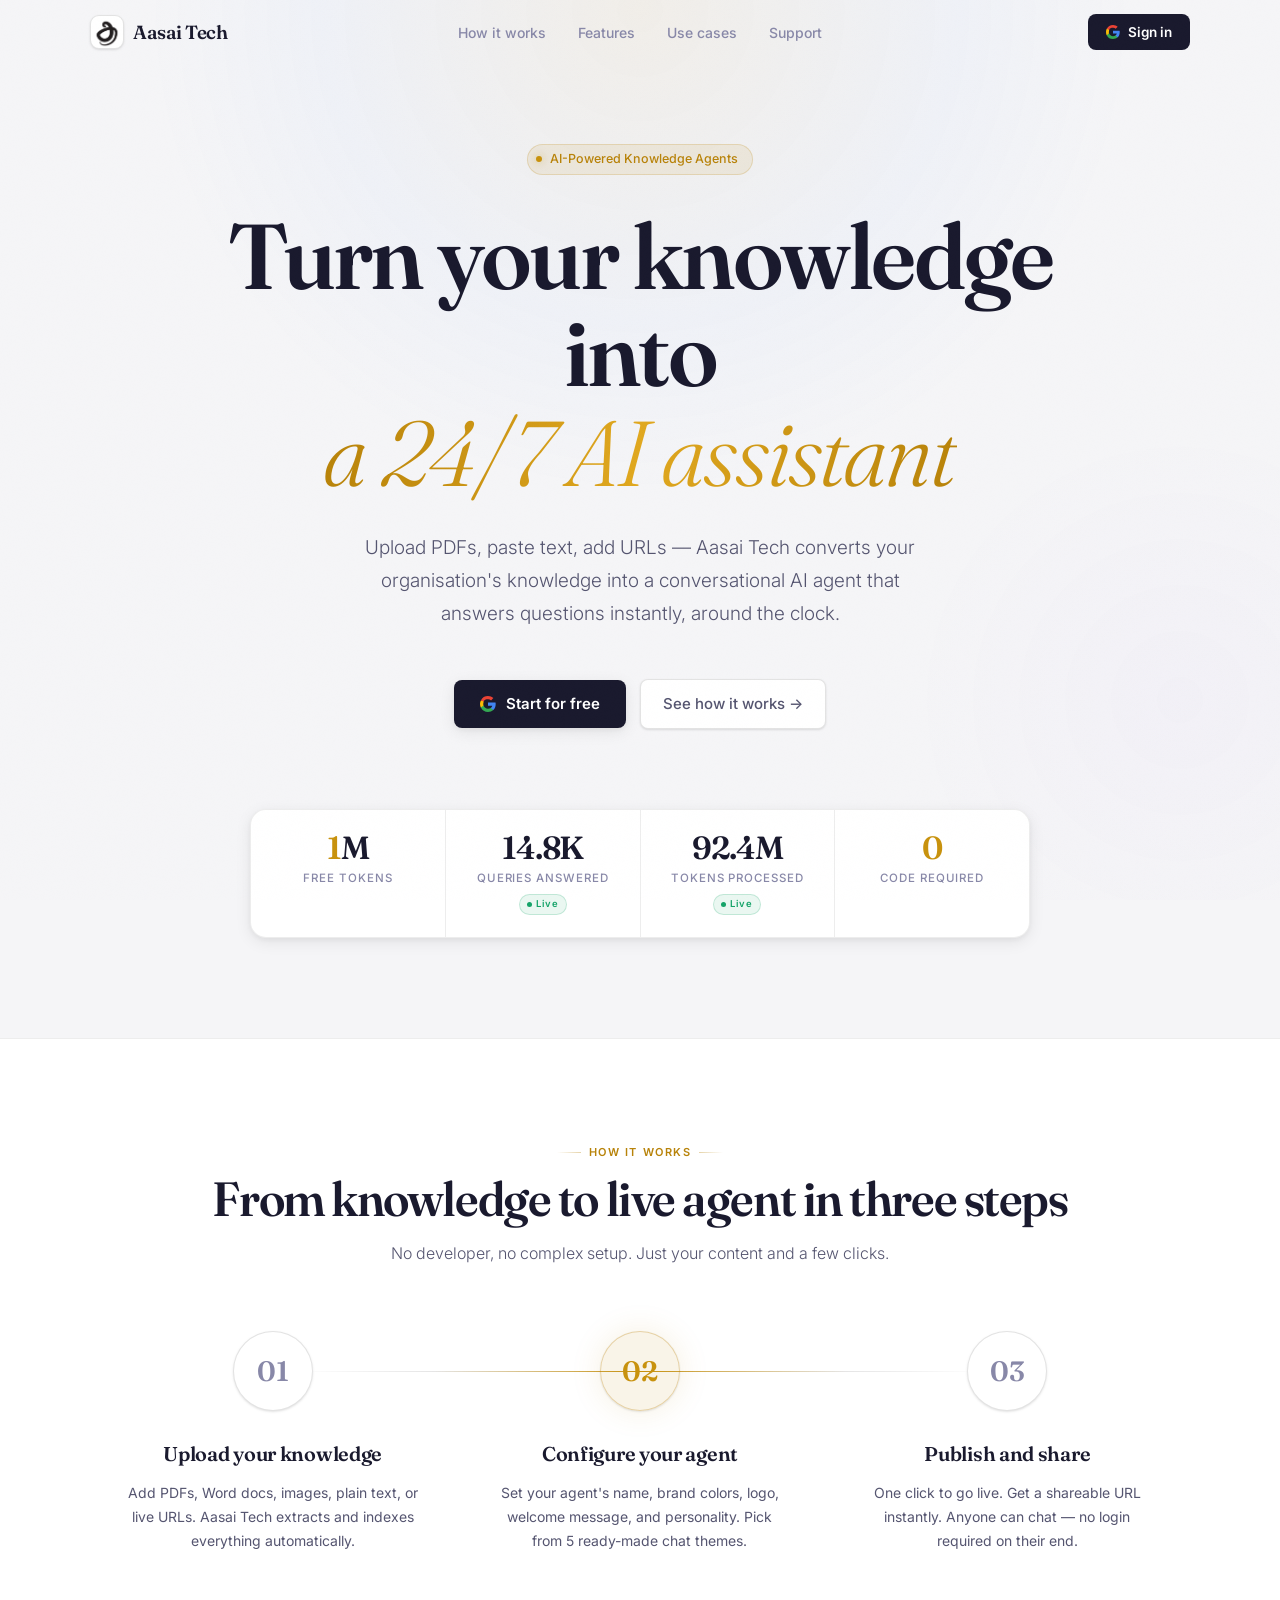
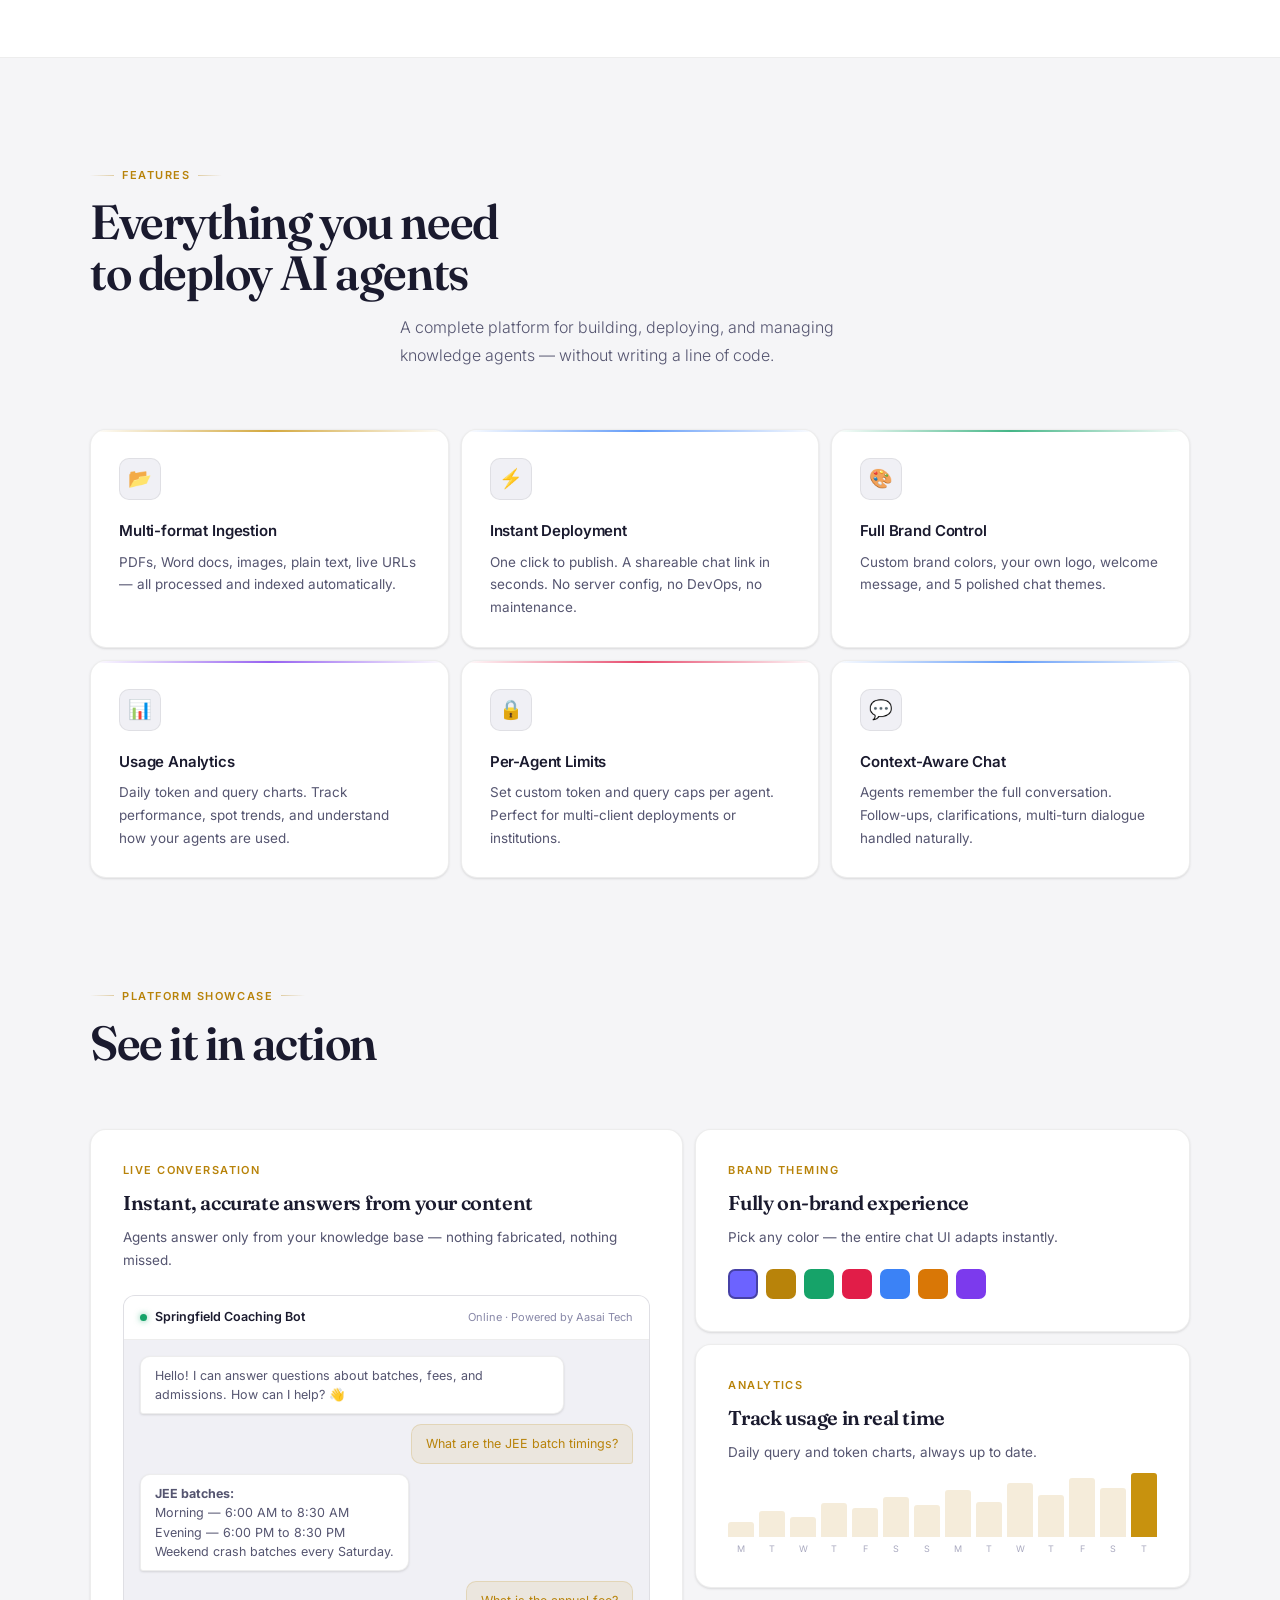
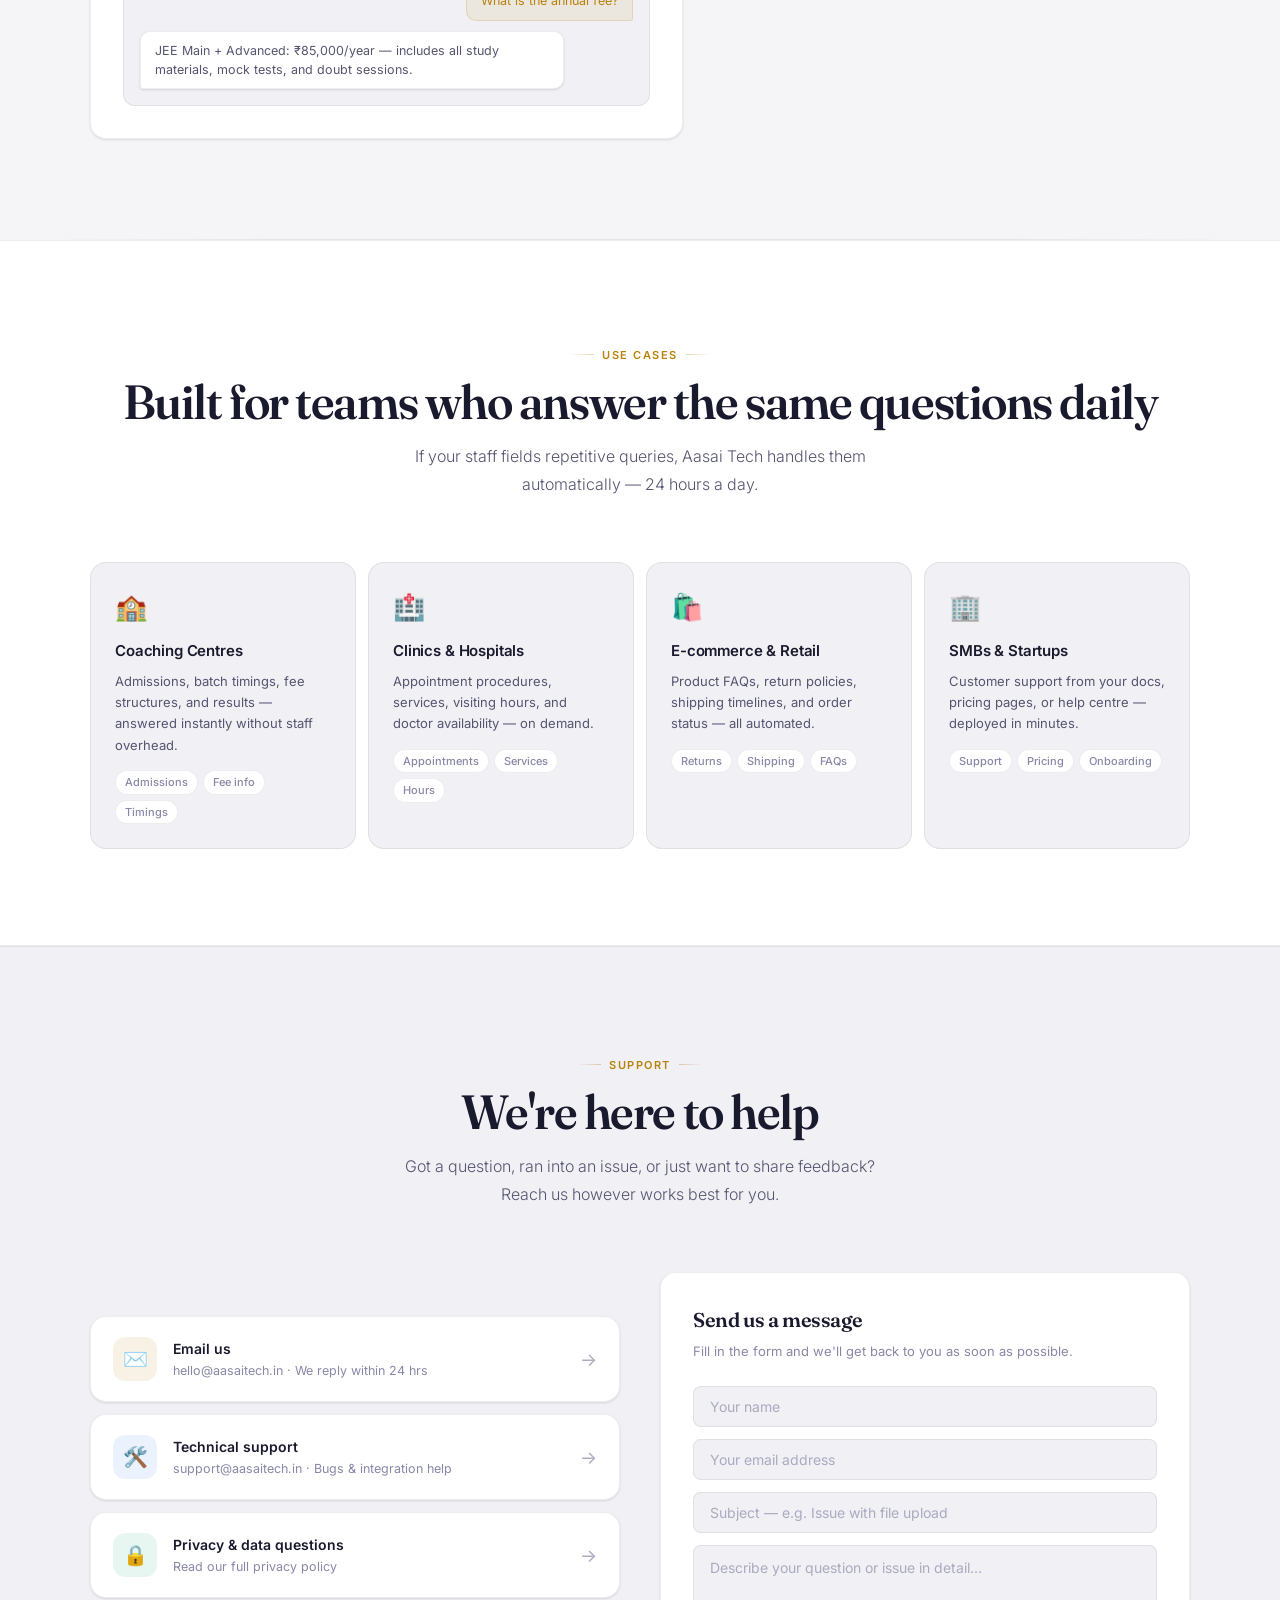
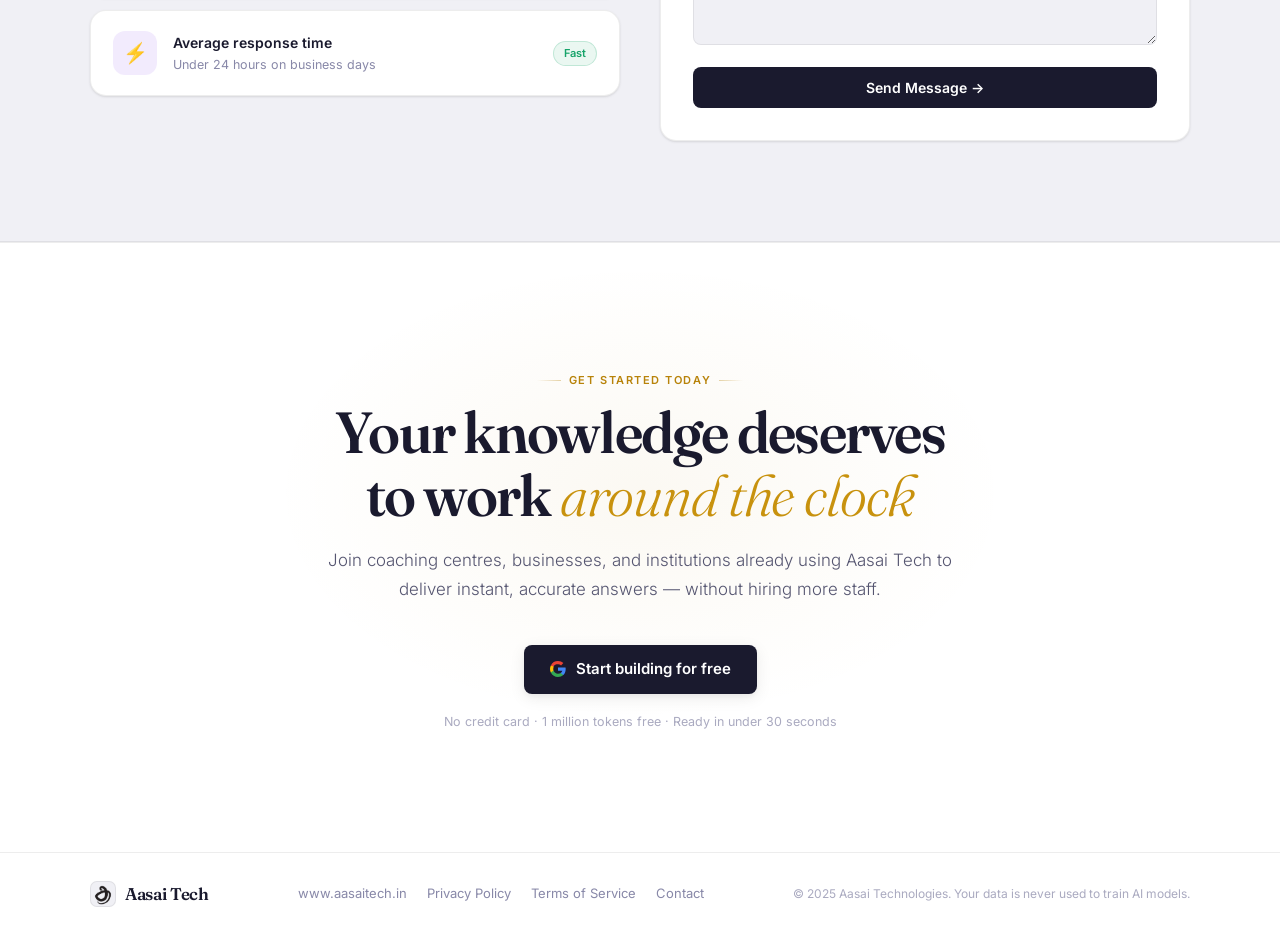
==== commit c38e6a10: "Update index.html" ====
--- a/index.html
+++ b/index.html
@@ -10,24 +10,27 @@
 <style>
 *,*::before,*::after{margin:0;padding:0;box-sizing:border-box}
 html{scroll-behavior:smooth;-webkit-font-smoothing:antialiased;text-rendering:optimizeLegibility}
-body{font-family:'Inter',sans-serif;background:#09090f;color:#e8e8f0;overflow-x:hidden;line-height:1.5}
+body{font-family:'Inter',sans-serif;background:#f5f5f7;color:#1a1a2e;overflow-x:hidden;line-height:1.5}
 a{text-decoration:none;color:inherit}
 img{display:block;max-width:100%}
 ::-webkit-scrollbar{width:5px}
-::-webkit-scrollbar-track{background:#09090f}
-::-webkit-scrollbar-thumb{background:#2a2a3a;border-radius:4px}
+::-webkit-scrollbar-track{background:#f5f5f7}
+::-webkit-scrollbar-thumb{background:#d0d0e0;border-radius:4px}
 
 :root{
-  --bg:#09090f;--bg1:#0f0f1a;--bg2:#141422;--bg3:#1a1a2e;--bg4:#20203a;
-  --line:rgba(255,255,255,.07);--line2:rgba(255,255,255,.11);--line3:rgba(255,255,255,.16);
-  --t1:#f0f0f8;--t2:#9898b8;--t3:#55556a;--t4:#35354a;
-  --amber:#c8972a;--amber2:#e0ac40;--amber3:#f5cc68;
-  --amberA:rgba(200,151,42,.10);--amberB:rgba(200,151,42,.18);
-  --green:#34d399;--greenA:rgba(52,211,153,.10);
-  --blue:#60a5fa;--blueA:rgba(96,165,250,.10);
-  --purple:#a78bfa;--purpleA:rgba(167,139,250,.10);
-  --rose:#fb7185;--roseA:rgba(251,113,133,.10);
+  --bg:#f5f5f7;--bg1:#ffffff;--bg2:#ffffff;--bg3:#f0f0f5;--bg4:#e8e8f2;
+  --line:rgba(0,0,0,.07);--line2:rgba(0,0,0,.11);--line3:rgba(0,0,0,.16);
+  --t1:#1a1a2e;--t2:#555570;--t3:#8888a8;--t4:#aaaac0;
+  --amber:#b8830a;--amber2:#c8920e;--amber3:#e0a820;
+  --amberA:rgba(184,131,10,.09);--amberB:rgba(184,131,10,.16);
+  --green:#16a369;--greenA:rgba(22,163,105,.09);
+  --blue:#3b82f6;--blueA:rgba(59,130,246,.09);
+  --purple:#7c3aed;--purpleA:rgba(124,58,237,.09);
+  --rose:#e11d48;--roseA:rgba(225,29,72,.09);
   --r8:8px;--r12:12px;--r16:16px;--nav:64px;
+  --shadow-sm:0 1px 3px rgba(0,0,0,.08),0 1px 2px rgba(0,0,0,.05);
+  --shadow:0 4px 16px rgba(0,0,0,.08),0 2px 6px rgba(0,0,0,.05);
+  --shadow-lg:0 10px 40px rgba(0,0,0,.1),0 4px 12px rgba(0,0,0,.06);
 }
 
 .f-display{font-family:'Fraunces',serif;font-weight:600;font-style:normal;letter-spacing:-.03em;line-height:1.06;font-variation-settings:'opsz' 72;}
@@ -35,25 +38,26 @@
 
 .container{max-width:1180px;margin:0 auto;padding:0 40px}
 
-body::before{content:'';position:fixed;inset:0;z-index:999;pointer-events:none;background-image:url("data:image/svg+xml,%3Csvg xmlns='http://www.w3.org/2000/svg' width='400' height='400'%3E%3Cfilter id='n'%3E%3CfeTurbulence type='fractalNoise' baseFrequency='.85' numOctaves='4' stitchTiles='stitch'/%3E%3C/filter%3E%3Crect width='400' height='400' filter='url(%23n)' opacity='.035'/%3E%3C/svg%3E");opacity:.4;}
+/* subtle grain overlay — lighter for light theme */
+body::before{content:'';position:fixed;inset:0;z-index:999;pointer-events:none;background-image:url("data:image/svg+xml,%3Csvg xmlns='http://www.w3.org/2000/svg' width='400' height='400'%3E%3Cfilter id='n'%3E%3CfeTurbulence type='fractalNoise' baseFrequency='.85' numOctaves='4' stitchTiles='stitch'/%3E%3C/filter%3E%3Crect width='400' height='400' filter='url(%23n)' opacity='.025'/%3E%3C/svg%3E");opacity:.25;}
 
 .bg-glow{position:fixed;inset:0;z-index:0;pointer-events:none;overflow:hidden;}
-.bg-glow::before{content:'';position:absolute;top:-200px;left:50%;transform:translateX(-50%);width:1000px;height:700px;background:radial-gradient(ellipse at 50% 30%, rgba(200,151,42,.055) 0%, rgba(96,165,250,.025) 45%, transparent 70%);}
-.bg-glow::after{content:'';position:absolute;bottom:-100px;right:-200px;width:600px;height:600px;background:radial-gradient(circle, rgba(167,139,250,.03) 0%, transparent 65%);}
+.bg-glow::before{content:'';position:absolute;top:-200px;left:50%;transform:translateX(-50%);width:1000px;height:700px;background:radial-gradient(ellipse at 50% 30%, rgba(184,131,10,.06) 0%, rgba(59,130,246,.03) 45%, transparent 70%);}
+.bg-glow::after{content:'';position:absolute;bottom:-100px;right:-200px;width:600px;height:600px;background:radial-gradient(circle, rgba(124,58,237,.025) 0%, transparent 65%);}
 
 /* NAV */
 .nav{position:fixed;top:0;left:0;right:0;z-index:200;height:var(--nav);display:flex;align-items:center;transition:background .25s,border-color .25s;}
-.nav.solid{background:rgba(9,9,15,.85);border-bottom:1px solid var(--line);backdrop-filter:blur(20px) saturate(1.5);-webkit-backdrop-filter:blur(20px) saturate(1.5);}
+.nav.solid{background:rgba(245,245,247,.92);border-bottom:1px solid var(--line);backdrop-filter:blur(20px) saturate(1.5);-webkit-backdrop-filter:blur(20px) saturate(1.5);}
 .nav-inner{width:100%;max-width:1180px;margin:0 auto;padding:0 40px;display:flex;align-items:center;}
 .nav-logo{display:flex;align-items:center;gap:9px;flex-shrink:0;margin-right:auto;}
-.nav-logo-mark{width:34px;height:34px;border-radius:9px;overflow:hidden;display:flex;align-items:center;justify-content:center;flex-shrink:0;background:var(--bg3);border:1px solid var(--line2);}
+.nav-logo-mark{width:34px;height:34px;border-radius:9px;overflow:hidden;display:flex;align-items:center;justify-content:center;flex-shrink:0;background:#fff;border:1px solid var(--line2);box-shadow:var(--shadow-sm);}
 .nav-logo-mark img{width:100%;height:100%;object-fit:contain;}
 .nav-logo-name{font-family:'Fraunces',serif;font-size:19px;font-weight:600;letter-spacing:-.025em;color:var(--t1);font-variation-settings:'opsz' 24;}
 .nav-links{display:flex;align-items:center;gap:2px;position:absolute;left:50%;transform:translateX(-50%);}
 .nav-link{padding:7px 15px;font-size:14px;font-weight:500;color:var(--t3);border-radius:var(--r8);transition:color .15s,background .15s;white-space:nowrap;}
-.nav-link:hover{color:var(--t1);background:rgba(255,255,255,.05)}
-.nav-cta{display:flex;align-items:center;gap:8px;padding:8px 18px;background:var(--t1);color:#09090f;border-radius:var(--r8);font-size:13.5px;font-weight:600;transition:all .2s;white-space:nowrap;flex-shrink:0;margin-left:auto;}
-.nav-cta:hover{background:#fff;transform:translateY(-1px);box-shadow:0 6px 22px rgba(0,0,0,.3)}
+.nav-link:hover{color:var(--t1);background:rgba(0,0,0,.05)}
+.nav-cta{display:flex;align-items:center;gap:8px;padding:8px 18px;background:var(--t1);color:#ffffff;border-radius:var(--r8);font-size:13.5px;font-weight:600;transition:all .2s;white-space:nowrap;flex-shrink:0;margin-left:auto;}
+.nav-cta:hover{background:#000;transform:translateY(-1px);box-shadow:var(--shadow)}
 
 /* HAMBURGER */
 .nav-hamburger{display:none;flex-direction:column;gap:5px;cursor:pointer;padding:8px;margin-left:auto;background:none;border:none;}
@@ -63,50 +67,50 @@
 .nav-hamburger.open span:nth-child(3){transform:translateY(-7px) rotate(-45deg);}
 
 /* MOBILE MENU */
-.mobile-menu{display:none;position:fixed;top:var(--nav);left:0;right:0;z-index:199;background:rgba(9,9,15,.97);border-bottom:1px solid var(--line);backdrop-filter:blur(20px);padding:20px 24px 28px;flex-direction:column;gap:4px;}
+.mobile-menu{display:none;position:fixed;top:var(--nav);left:0;right:0;z-index:199;background:rgba(245,245,247,.97);border-bottom:1px solid var(--line);backdrop-filter:blur(20px);padding:20px 24px 28px;flex-direction:column;gap:4px;}
 .mobile-menu.open{display:flex;}
 .mobile-menu-link{padding:13px 16px;font-size:15px;font-weight:500;color:var(--t2);border-radius:var(--r8);transition:all .15s;}
-.mobile-menu-link:hover{color:var(--t1);background:rgba(255,255,255,.05)}
-.mobile-menu-cta{display:flex;align-items:center;justify-content:center;gap:8px;padding:14px;background:var(--t1);color:#09090f;border-radius:var(--r8);font-size:15px;font-weight:600;margin-top:8px;}
+.mobile-menu-link:hover{color:var(--t1);background:rgba(0,0,0,.05)}
+.mobile-menu-cta{display:flex;align-items:center;justify-content:center;gap:8px;padding:14px;background:var(--t1);color:#fff;border-radius:var(--r8);font-size:15px;font-weight:600;margin-top:8px;}
 
 /* HERO */
 .hero{min-height:100vh;display:flex;flex-direction:column;align-items:center;justify-content:center;text-align:center;padding:calc(var(--nav) + 80px) 40px 100px;position:relative;z-index:1;}
-.hero-badge{display:inline-flex;align-items:center;gap:8px;padding:5px 14px 5px 8px;background:var(--amberA);border:1px solid rgba(200,151,42,.22);border-radius:100px;margin-bottom:32px;font-size:12.5px;font-weight:500;color:var(--amber2);animation:fadeUp .5s ease both;}
-.hero-badge-dot{width:6px;height:6px;border-radius:50%;background:var(--amber2);box-shadow:0 0 8px var(--amber2);flex-shrink:0;animation:pulse 2.5s ease-in-out infinite;}
+.hero-badge{display:inline-flex;align-items:center;gap:8px;padding:5px 14px 5px 8px;background:var(--amberA);border:1px solid rgba(184,131,10,.2);border-radius:100px;margin-bottom:32px;font-size:12.5px;font-weight:500;color:var(--amber);animation:fadeUp .5s ease both;}
+.hero-badge-dot{width:6px;height:6px;border-radius:50%;background:var(--amber2);box-shadow:0 0 8px rgba(184,131,10,.5);flex-shrink:0;animation:pulse 2.5s ease-in-out infinite;}
 .hero-title{font-size:clamp(40px,7.5vw,92px);color:var(--t1);margin-bottom:28px;animation:fadeUp .55s .06s ease both;max-width:920px;}
-.hero-title .line-accent{font-style:italic;font-weight:300;background:linear-gradient(92deg, var(--amber2) 0%, var(--amber3) 50%, var(--amber2) 100%);-webkit-background-clip:text;-webkit-text-fill-color:transparent;background-clip:text;font-variation-settings:'opsz' 72;}
+.hero-title .line-accent{font-style:italic;font-weight:300;background:linear-gradient(92deg, var(--amber) 0%, var(--amber3) 50%, var(--amber) 100%);-webkit-background-clip:text;-webkit-text-fill-color:transparent;background-clip:text;font-variation-settings:'opsz' 72;}
 .hero-sub{font-size:clamp(15px,2vw,19px);font-weight:300;color:var(--t2);max-width:580px;line-height:1.75;margin-bottom:48px;animation:fadeUp .55s .12s ease both;}
 .hero-actions{display:flex;align-items:center;gap:14px;margin-bottom:80px;animation:fadeUp .55s .18s ease both;flex-wrap:wrap;justify-content:center;}
-.btn-main{display:flex;align-items:center;gap:10px;padding:13px 26px;background:var(--t1);color:#09090f;border-radius:var(--r8);font-size:15px;font-weight:600;transition:all .2s;box-shadow:0 4px 20px rgba(0,0,0,.25);}
-.btn-main:hover{background:#fff;transform:translateY(-2px);box-shadow:0 10px 34px rgba(0,0,0,.35)}
-.btn-ghost{padding:13px 22px;font-size:15px;font-weight:500;color:var(--t3);border-radius:var(--r8);border:1px solid var(--line2);transition:all .2s;}
-.btn-ghost:hover{color:var(--t1);border-color:var(--line3)}
+.btn-main{display:flex;align-items:center;gap:10px;padding:13px 26px;background:var(--t1);color:#fff;border-radius:var(--r8);font-size:15px;font-weight:600;transition:all .2s;box-shadow:var(--shadow);}
+.btn-main:hover{background:#000;transform:translateY(-2px);box-shadow:var(--shadow-lg)}
+.btn-ghost{padding:13px 22px;font-size:15px;font-weight:500;color:var(--t2);border-radius:var(--r8);border:1px solid var(--line2);background:#fff;transition:all .2s;box-shadow:var(--shadow-sm);}
+.btn-ghost:hover{color:var(--t1);border-color:var(--line3);box-shadow:var(--shadow)}
 
 /* STATS BAND */
-.stats-band{display:flex;align-items:stretch;background:var(--bg2);border:1px solid var(--line);border-radius:var(--r16);overflow:hidden;animation:fadeUp .55s .24s ease both;width:100%;max-width:780px;}
+.stats-band{display:flex;align-items:stretch;background:#fff;border:1px solid var(--line);border-radius:var(--r16);overflow:hidden;animation:fadeUp .55s .24s ease both;width:100%;max-width:780px;box-shadow:var(--shadow);}
 .stat-cell{flex:1;padding:22px 28px;text-align:center;position:relative;}
 .stat-cell+.stat-cell{border-left:1px solid var(--line)}
 .stat-val{font-family:'Fraunces',serif;font-size:32px;font-weight:600;color:var(--t1);letter-spacing:-.035em;line-height:1;font-variation-settings:'opsz' 36;}
 .stat-val .accent{color:var(--amber2)}
 .stat-lbl{font-size:11.5px;font-weight:500;color:var(--t3);margin-top:6px;text-transform:uppercase;letter-spacing:.08em;}
-.stat-live{display:inline-flex;align-items:center;gap:4px;font-size:9.5px;font-weight:600;letter-spacing:.1em;color:var(--green);background:var(--greenA);border:1px solid rgba(52,211,153,.18);padding:2px 7px;border-radius:20px;margin-top:7px;}
+.stat-live{display:inline-flex;align-items:center;gap:4px;font-size:9.5px;font-weight:600;letter-spacing:.1em;color:var(--green);background:var(--greenA);border:1px solid rgba(22,163,105,.2);padding:2px 7px;border-radius:20px;margin-top:7px;}
 .stat-live-dot{width:5px;height:5px;border-radius:50%;background:var(--green);animation:pulse 2s ease-in-out infinite;}
 
 /* HOW IT WORKS */
-.steps-section{background:var(--bg1);border-top:1px solid var(--line);border-bottom:1px solid var(--line);}
+.steps-section{background:#fff;border-top:1px solid var(--line);border-bottom:1px solid var(--line);}
 .steps-section .container{padding-top:96px;padding-bottom:96px}
 .section-head{text-align:center;margin-bottom:64px}
 .section-kicker{display:inline-flex;align-items:center;gap:8px;font-size:11px;font-weight:600;letter-spacing:.14em;text-transform:uppercase;color:var(--amber);margin-bottom:14px;}
-.section-kicker::before,.section-kicker::after{content:'';width:24px;height:1px;background:linear-gradient(90deg,transparent,var(--amber));opacity:.5;}
+.section-kicker::before,.section-kicker::after{content:'';width:24px;height:1px;background:linear-gradient(90deg,transparent,rgba(184,131,10,.5));opacity:.7;}
 .section-kicker::after{transform:scaleX(-1)}
 .section-h{font-size:clamp(26px,4vw,48px);color:var(--t1);margin-bottom:14px;}
 .section-p{font-size:16px;font-weight:300;color:var(--t2);line-height:1.75;max-width:500px;margin:0 auto;}
 .steps-grid{display:grid;grid-template-columns:repeat(3,1fr);gap:2px;position:relative;}
-.steps-grid::before{content:'';position:absolute;top:40px;left:calc(50%/3 + 24px);right:calc(50%/3 + 24px);height:1px;background:linear-gradient(90deg,transparent,var(--line3) 20%,var(--amber) 50%,var(--line3) 80%,transparent);pointer-events:none;}
+.steps-grid::before{content:'';position:absolute;top:40px;left:calc(50%/3 + 24px);right:calc(50%/3 + 24px);height:1px;background:linear-gradient(90deg,transparent,rgba(0,0,0,.1) 20%,var(--amber2) 50%,rgba(0,0,0,.1) 80%,transparent);pointer-events:none;}
 .step{display:flex;flex-direction:column;align-items:center;text-align:center;padding:0 36px 8px;}
-.step-circle{width:80px;height:80px;border-radius:50%;background:var(--bg2);border:1px solid var(--line2);display:flex;align-items:center;justify-content:center;margin-bottom:28px;position:relative;z-index:1;transition:border-color .3s,box-shadow .3s;}
-.step:nth-child(2) .step-circle{border-color:rgba(200,151,42,.35);background:var(--amberA);box-shadow:0 0 32px rgba(200,151,42,.1);}
-.step-n{font-family:'Fraunces',serif;font-size:28px;font-weight:600;color:var(--t2);font-variation-settings:'opsz' 32;}
+.step-circle{width:80px;height:80px;border-radius:50%;background:#fff;border:1px solid var(--line2);display:flex;align-items:center;justify-content:center;margin-bottom:28px;position:relative;z-index:1;transition:border-color .3s,box-shadow .3s;box-shadow:var(--shadow-sm);}
+.step:nth-child(2) .step-circle{border-color:rgba(184,131,10,.3);background:var(--amberA);box-shadow:0 0 32px rgba(184,131,10,.12),var(--shadow-sm);}
+.step-n{font-family:'Fraunces',serif;font-size:28px;font-weight:600;color:var(--t3);font-variation-settings:'opsz' 32;}
 .step:nth-child(2) .step-n{color:var(--amber2)}
 .step-title{font-family:'Fraunces',serif;font-size:20px;font-weight:600;color:var(--t1);margin-bottom:12px;font-variation-settings:'opsz' 24;letter-spacing:-.015em;}
 .step-body{font-size:14px;font-weight:400;color:var(--t2);line-height:1.7}
@@ -114,87 +118,87 @@
 /* FEATURES */
 .features-section .container{padding-top:100px;padding-bottom:100px}
 .feat-grid{display:grid;grid-template-columns:repeat(3,1fr);gap:12px;margin-top:60px;}
-.feat-card{background:var(--bg2);border:1px solid var(--line);border-radius:var(--r16);padding:28px;position:relative;overflow:hidden;transition:border-color .25s,transform .25s,box-shadow .25s;}
-.feat-card:hover{border-color:var(--line2);transform:translateY(-3px);box-shadow:0 18px 48px rgba(0,0,0,.35);}
-.feat-card::before{content:'';position:absolute;top:0;left:0;right:0;height:1px;background:var(--c-bar,transparent);opacity:.7;}
-.feat-card:nth-child(1){--c-bar:linear-gradient(90deg,transparent,var(--amber),transparent)}
+.feat-card{background:#fff;border:1px solid var(--line);border-radius:var(--r16);padding:28px;position:relative;overflow:hidden;transition:border-color .25s,transform .25s,box-shadow .25s;box-shadow:var(--shadow-sm);}
+.feat-card:hover{border-color:var(--line2);transform:translateY(-3px);box-shadow:var(--shadow-lg);}
+.feat-card::before{content:'';position:absolute;top:0;left:0;right:0;height:2px;background:var(--c-bar,transparent);opacity:.8;}
+.feat-card:nth-child(1){--c-bar:linear-gradient(90deg,transparent,var(--amber2),transparent)}
 .feat-card:nth-child(2){--c-bar:linear-gradient(90deg,transparent,var(--blue),transparent)}
 .feat-card:nth-child(3){--c-bar:linear-gradient(90deg,transparent,var(--green),transparent)}
 .feat-card:nth-child(4){--c-bar:linear-gradient(90deg,transparent,var(--purple),transparent)}
 .feat-card:nth-child(5){--c-bar:linear-gradient(90deg,transparent,var(--rose),transparent)}
 .feat-card:nth-child(6){--c-bar:linear-gradient(90deg,transparent,var(--blue),transparent)}
-.feat-icon{width:42px;height:42px;border-radius:10px;border:1px solid var(--line2);background:var(--bg3);display:flex;align-items:center;justify-content:center;font-size:19px;margin-bottom:20px;}
+.feat-icon{width:42px;height:42px;border-radius:10px;border:1px solid var(--line);background:var(--bg3);display:flex;align-items:center;justify-content:center;font-size:19px;margin-bottom:20px;}
 .feat-name{font-size:15px;font-weight:600;color:var(--t1);margin-bottom:8px;letter-spacing:-.01em}
 .feat-desc{font-size:13.5px;color:var(--t2);line-height:1.68}
 
 /* BENTO */
 .bento-section .container{padding-bottom:100px}
 .bento{display:grid;grid-template-columns:1.2fr 1fr;gap:12px;margin-top:60px;}
-.bento-card{background:var(--bg2);border:1px solid var(--line);border-radius:var(--r16);padding:32px;position:relative;overflow:hidden;transition:border-color .25s;}
-.bento-card:hover{border-color:var(--line2)}
+.bento-card{background:#fff;border:1px solid var(--line);border-radius:var(--r16);padding:32px;position:relative;overflow:hidden;transition:border-color .25s,box-shadow .25s;box-shadow:var(--shadow-sm);}
+.bento-card:hover{border-color:var(--line2);box-shadow:var(--shadow)}
 .bento-label{font-size:11px;font-weight:600;letter-spacing:.13em;text-transform:uppercase;color:var(--amber);margin-bottom:10px;}
 .bento-title{font-family:'Fraunces',serif;font-size:20px;font-weight:600;color:var(--t1);margin-bottom:8px;letter-spacing:-.02em;font-variation-settings:'opsz' 24;}
 .bento-body{font-size:13.5px;color:var(--t2);line-height:1.65;margin-bottom:24px}
-.chat-shell{background:var(--bg);border:1px solid var(--line);border-radius:var(--r12);overflow:hidden;}
-.chat-topbar{padding:12px 16px;border-bottom:1px solid var(--line);display:flex;align-items:center;gap:8px;}
-.chat-status-dot{width:7px;height:7px;border-radius:50%;background:var(--green);box-shadow:0 0 6px var(--green);animation:pulse 2s ease-in-out infinite;}
+.chat-shell{background:var(--bg3);border:1px solid var(--line);border-radius:var(--r12);overflow:hidden;}
+.chat-topbar{padding:12px 16px;border-bottom:1px solid var(--line);display:flex;align-items:center;gap:8px;background:#fff;}
+.chat-status-dot{width:7px;height:7px;border-radius:50%;background:var(--green);box-shadow:0 0 6px rgba(22,163,105,.6);animation:pulse 2s ease-in-out infinite;}
 .chat-agent-name{font-size:12.5px;font-weight:600;color:var(--t1)}
 .chat-agent-sub{font-size:11px;color:var(--t3);margin-left:auto}
 .chat-msgs{padding:16px;display:flex;flex-direction:column;gap:10px}
 .bubble{padding:9px 14px;border-radius:10px;font-size:12.5px;line-height:1.55;max-width:86%;}
-.bubble.bot{background:var(--bg3);border:1px solid var(--line);color:#c8c8e0;border-bottom-left-radius:3px;align-self:flex-start;}
-.bubble.user{background:rgba(200,151,42,.13);border:1px solid rgba(200,151,42,.2);color:var(--amber3);border-bottom-right-radius:3px;align-self:flex-end;}
+.bubble.bot{background:#fff;border:1px solid var(--line);color:var(--t2);border-bottom-left-radius:3px;align-self:flex-start;box-shadow:var(--shadow-sm);}
+.bubble.user{background:var(--amberA);border:1px solid rgba(184,131,10,.18);color:var(--amber);border-bottom-right-radius:3px;align-self:flex-end;}
 .swatches{display:flex;gap:8px;margin-top:20px;flex-wrap:wrap}
 .swatch{width:30px;height:30px;border-radius:7px;border:2px solid transparent;cursor:pointer;transition:transform .2s,border-color .2s;}
 .swatch:hover{transform:scale(1.15)}
-.swatch.on{border-color:rgba(255,255,255,.55)}
+.swatch.on{border-color:rgba(0,0,0,.35)}
 .chart-wrap{margin-top:20px;display:flex;align-items:flex-end;gap:5px;height:72px;}
 .bar-col{flex:1;display:flex;flex-direction:column;align-items:center;gap:5px}
-.bar{width:100%;border-radius:3px 3px 0 0;background:rgba(200,151,42,.22);transition:height .6s cubic-bezier(.16,1,.3,1);}
+.bar{width:100%;border-radius:3px 3px 0 0;background:rgba(184,131,10,.15);transition:height .6s cubic-bezier(.16,1,.3,1);}
 .bar.hi{background:var(--amber2)}
 .bar-l{font-size:9px;color:var(--t4)}
 
 /* USE CASES */
-.uc-section{background:var(--bg1);border-top:1px solid var(--line);border-bottom:1px solid var(--line);}
+.uc-section{background:#fff;border-top:1px solid var(--line);border-bottom:1px solid var(--line);}
 .uc-section .container{padding-top:96px;padding-bottom:96px}
 .uc-grid{display:grid;grid-template-columns:repeat(4,1fr);gap:12px;margin-top:56px;}
-.uc-card{background:var(--bg2);border:1px solid var(--line);border-radius:var(--r16);padding:24px;transition:all .25s;}
-.uc-card:hover{border-color:var(--line2);transform:translateY(-3px);box-shadow:0 14px 36px rgba(0,0,0,.3)}
+.uc-card{background:var(--bg3);border:1px solid var(--line);border-radius:var(--r16);padding:24px;transition:all .25s;}
+.uc-card:hover{border-color:var(--line2);transform:translateY(-3px);box-shadow:var(--shadow)}
 .uc-emoji{font-size:26px;margin-bottom:14px;display:block}
 .uc-name{font-size:15px;font-weight:600;color:var(--t1);margin-bottom:8px;letter-spacing:-.01em}
 .uc-desc{font-size:13px;color:var(--t2);line-height:1.65}
 .uc-pills{display:flex;flex-wrap:wrap;gap:5px;margin-top:14px}
-.pill{font-size:11px;font-weight:500;padding:3px 9px;border-radius:20px;color:var(--t3);background:var(--bg3);border:1px solid var(--line);}
+.pill{font-size:11px;font-weight:500;padding:3px 9px;border-radius:20px;color:var(--t3);background:#fff;border:1px solid var(--line);}
 
 /* SUPPORT */
-.support-section{background:var(--bg1);border-top:1px solid var(--line);border-bottom:1px solid var(--line);}
+.support-section{background:var(--bg3);border-top:1px solid var(--line);border-bottom:1px solid var(--line);}
 .support-section .container{padding-top:100px;padding-bottom:100px}
 .support-grid{display:grid;grid-template-columns:1fr 1fr;gap:40px;align-items:center;margin-top:60px;}
 .support-channels{display:flex;flex-direction:column;gap:12px;}
-.support-channel{display:flex;align-items:center;gap:16px;padding:20px 22px;background:var(--bg2);border:1px solid var(--line);border-radius:var(--r16);transition:all .25s;text-decoration:none;}
-.support-channel:hover{border-color:var(--line2);transform:translateX(4px);box-shadow:0 8px 32px rgba(0,0,0,.25);}
+.support-channel{display:flex;align-items:center;gap:16px;padding:20px 22px;background:#fff;border:1px solid var(--line);border-radius:var(--r16);transition:all .25s;text-decoration:none;box-shadow:var(--shadow-sm);}
+.support-channel:hover{border-color:var(--line2);transform:translateX(4px);box-shadow:var(--shadow);}
 .ch-icon{width:44px;height:44px;border-radius:12px;display:flex;align-items:center;justify-content:center;font-size:20px;flex-shrink:0;}
 .ch-name{font-size:14px;font-weight:600;color:var(--t1);margin-bottom:3px;}
 .ch-sub{font-size:12.5px;color:var(--t3);}
 .ch-arrow{margin-left:auto;color:var(--t4);font-size:18px;transition:transform .2s;}
 .support-channel:hover .ch-arrow{transform:translateX(3px);color:var(--t2);}
-.support-form-card{background:var(--bg2);border:1px solid var(--line);border-radius:var(--r16);padding:32px;}
+.support-form-card{background:#fff;border:1px solid var(--line);border-radius:var(--r16);padding:32px;box-shadow:var(--shadow-sm);}
 .support-form-title{font-family:'Fraunces',serif;font-size:20px;font-weight:600;color:var(--t1);margin-bottom:6px;letter-spacing:-.02em;font-variation-settings:'opsz' 24;}
 .support-form-sub{font-size:13px;color:var(--t3);margin-bottom:24px;line-height:1.6;}
-.sf-input{width:100%;padding:11px 16px;background:var(--bg3);border:1px solid var(--line);border-radius:var(--r8);color:var(--t1);font-family:'Inter',sans-serif;font-size:14px;outline:none;transition:border-color .2s;margin-bottom:12px;}
-.sf-input:focus{border-color:rgba(200,151,42,.4);}
+.sf-input{width:100%;padding:11px 16px;background:var(--bg3);border:1px solid var(--line);border-radius:var(--r8);color:var(--t1);font-family:'Inter',sans-serif;font-size:14px;outline:none;transition:border-color .2s,box-shadow .2s;margin-bottom:12px;}
+.sf-input:focus{border-color:rgba(184,131,10,.5);box-shadow:0 0 0 3px rgba(184,131,10,.08);}
 .sf-input::placeholder{color:var(--t4);}
 textarea.sf-input{resize:vertical;min-height:100px;line-height:1.6;}
-.sf-btn{width:100%;padding:12px;background:var(--amber);color:#09090f;border:none;border-radius:var(--r8);font-family:'Inter',sans-serif;font-size:14px;font-weight:600;cursor:pointer;transition:all .2s;margin-top:4px;}
-.sf-btn:hover{background:var(--amber2);transform:translateY(-1px);}
+.sf-btn{width:100%;padding:12px;background:var(--t1);color:#fff;border:none;border-radius:var(--r8);font-family:'Inter',sans-serif;font-size:14px;font-weight:600;cursor:pointer;transition:all .2s;margin-top:4px;}
+.sf-btn:hover{background:#000;transform:translateY(-1px);box-shadow:var(--shadow);}
 .sf-sent{display:none;text-align:center;padding:20px 0;}
 .sf-sent-icon{font-size:40px;margin-bottom:12px;}
 .sf-sent-text{font-size:15px;font-weight:600;color:var(--t1);margin-bottom:6px;}
 .sf-sent-sub{font-size:13px;color:var(--t3);}
 
 /* CTA */
-.cta-section{padding:120px 40px;text-align:center;position:relative;overflow:hidden;}
-.cta-section::before{content:'';position:absolute;top:0;left:50%;transform:translateX(-50%);width:800px;height:500px;background:radial-gradient(ellipse, rgba(200,151,42,.055) 0%, transparent 65%);pointer-events:none;}
+.cta-section{padding:120px 40px;text-align:center;position:relative;overflow:hidden;background:#fff;border-top:1px solid var(--line);}
+.cta-section::before{content:'';position:absolute;top:0;left:50%;transform:translateX(-50%);width:800px;height:500px;background:radial-gradient(ellipse, rgba(184,131,10,.05) 0%, transparent 65%);pointer-events:none;}
 .cta-inner{position:relative;z-index:1;max-width:640px;margin:0 auto}
 .cta-h{font-size:clamp(32px,5vw,58px);color:var(--t1);margin-bottom:18px;}
 .cta-p{font-size:17px;font-weight:300;color:var(--t2);line-height:1.75;margin-bottom:40px;}
@@ -202,10 +206,10 @@
 .cta-note{font-size:12.5px;color:var(--t4);margin-top:18px;line-height:1.6}
 
 /* FOOTER */
-.footer-wrap{border-top:1px solid var(--line)}
+.footer-wrap{border-top:1px solid var(--line);background:#fff;}
 .footer{max-width:1180px;margin:0 auto;padding:28px 40px;display:flex;align-items:center;justify-content:space-between;flex-wrap:wrap;gap:16px;}
 .footer-brand{display:flex;align-items:center;gap:9px;}
-.footer-brand-logo{width:26px;height:26px;border-radius:7px;overflow:hidden;background:var(--bg3);border:1px solid var(--line2);}
+.footer-brand-logo{width:26px;height:26px;border-radius:7px;overflow:hidden;background:var(--bg3);border:1px solid var(--line);}
 .footer-brand-logo img{width:100%;height:100%;object-fit:contain;}
 .footer-brand-name{font-family:'Fraunces',serif;font-size:17px;font-weight:600;color:var(--t1);letter-spacing:-.02em;font-variation-settings:'opsz' 20;}
 .footer-links{display:flex;gap:20px;flex-wrap:wrap;}
@@ -298,7 +302,7 @@
   <div class="nav-inner">
     <a href="https://www.aasaitech.in" class="nav-logo">
       <div class="nav-logo-mark">
-        <img src="./logo.png" alt="Aasai Tech logo" onerror="this.parentElement.innerHTML='<svg width=\'16\' height=\'16\' viewBox=\'0 0 20 20\' fill=\'none\'><circle cx=\'10\' cy=\'10\' r=\'3\' fill=\'#c8972a\'/><circle cx=\'3\' cy=\'5\' r=\'1.4\' fill=\'rgba(255,255,255,.2)\'/><circle cx=\'17\' cy=\'5\' r=\'1.4\' fill=\'rgba(255,255,255,.2)\'/><circle cx=\'3\' cy=\'15\' r=\'1.4\' fill=\'rgba(255,255,255,.2)\'/><circle cx=\'17\' cy=\'15\' r=\'1.4\' fill=\'rgba(255,255,255,.2)\'/><line x1=\'6.8\' y1=\'8.5\' x2=\'4.2\' y2=\'6.4\' stroke=\'rgba(200,151,42,.4)\' stroke-width=\'1.2\' stroke-linecap=\'round\'/><line x1=\'13.2\' y1=\'8.5\' x2=\'15.8\' y2=\'6.4\' stroke=\'rgba(200,151,42,.4)\' stroke-width=\'1.2\' stroke-linecap=\'round\'/><line x1=\'6.8\' y1=\'11.5\' x2=\'4.2\' y2=\'13.6\' stroke=\'rgba(200,151,42,.4)\' stroke-width=\'1.2\' stroke-linecap=\'round\'/><line x1=\'13.2\' y1=\'11.5\' x2=\'15.8\' y2=\'13.6\' stroke=\'rgba(200,151,42,.4)\' stroke-width=\'1.2\' stroke-linecap=\'round\'/></svg>'"/>
+        <img src="./logo.png" alt="Aasai Tech logo" onerror="this.parentElement.innerHTML='<svg width=\'16\' height=\'16\' viewBox=\'0 0 20 20\' fill=\'none\'><circle cx=\'10\' cy=\'10\' r=\'3\' fill=\'#b8830a\'/><circle cx=\'3\' cy=\'5\' r=\'1.4\' fill=\'rgba(0,0,0,.15)\'/><circle cx=\'17\' cy=\'5\' r=\'1.4\' fill=\'rgba(0,0,0,.15)\'/><circle cx=\'3\' cy=\'15\' r=\'1.4\' fill=\'rgba(0,0,0,.15)\'/><circle cx=\'17\' cy=\'15\' r=\'1.4\' fill=\'rgba(0,0,0,.15)\'/><line x1=\'6.8\' y1=\'8.5\' x2=\'4.2\' y2=\'6.4\' stroke=\'rgba(184,131,10,.5)\' stroke-width=\'1.2\' stroke-linecap=\'round\'/><line x1=\'13.2\' y1=\'8.5\' x2=\'15.8\' y2=\'6.4\' stroke=\'rgba(184,131,10,.5)\' stroke-width=\'1.2\' stroke-linecap=\'round\'/><line x1=\'6.8\' y1=\'11.5\' x2=\'4.2\' y2=\'13.6\' stroke=\'rgba(184,131,10,.5)\' stroke-width=\'1.2\' stroke-linecap=\'round\'/><line x1=\'13.2\' y1=\'11.5\' x2=\'15.8\' y2=\'13.6\' stroke=\'rgba(184,131,10,.5)\' stroke-width=\'1.2\' stroke-linecap=\'round\'/></svg>'"/>
       </div>
       <span class="nav-logo-name">Aasai Tech</span>
     </a>
@@ -431,12 +435,12 @@
           <div class="bento-body" style="margin-bottom:0">Pick any color — the entire chat UI adapts instantly.</div>
           <div class="swatches">
             <div class="swatch on" style="background:#6c63ff"></div>
-            <div class="swatch" style="background:#c8972a"></div>
-            <div class="swatch" style="background:#3dd68c"></div>
-            <div class="swatch" style="background:#f43f5e"></div>
-            <div class="swatch" style="background:#60a5fa"></div>
-            <div class="swatch" style="background:#f59e0b"></div>
-            <div class="swatch" style="background:#8b5cf6"></div>
+            <div class="swatch" style="background:#b8830a"></div>
+            <div class="swatch" style="background:#16a369"></div>
+            <div class="swatch" style="background:#e11d48"></div>
+            <div class="swatch" style="background:#3b82f6"></div>
+            <div class="swatch" style="background:#d97706"></div>
+            <div class="swatch" style="background:#7c3aed"></div>
           </div>
         </div>
         <div class="bento-card reveal d3">
@@ -478,11 +482,9 @@
       <p class="section-p reveal d2">Got a question, ran into an issue, or just want to share feedback? Reach us however works best for you.</p>
     </div>
     <div class="support-grid">
-
-      <!-- Channels -->
       <div class="support-channels reveal d1">
         <a class="support-channel" href="mailto:hello@aasaitech.in">
-          <div class="ch-icon" style="background:rgba(200,151,42,.12);">✉️</div>
+          <div class="ch-icon" style="background:rgba(184,131,10,.1);">✉️</div>
           <div>
             <div class="ch-name">Email us</div>
             <div class="ch-sub">hello@aasaitech.in · We reply within 24 hrs</div>
@@ -490,7 +492,7 @@
           <span class="ch-arrow">→</span>
         </a>
         <a class="support-channel" href="mailto:support@aasaitech.in">
-          <div class="ch-icon" style="background:rgba(96,165,250,.10);">🛠️</div>
+          <div class="ch-icon" style="background:rgba(59,130,246,.1);">🛠️</div>
           <div>
             <div class="ch-name">Technical support</div>
             <div class="ch-sub">support@aasaitech.in · Bugs &amp; integration help</div>
@@ -498,7 +500,7 @@
           <span class="ch-arrow">→</span>
         </a>
         <a class="support-channel" href="terms.html">
-          <div class="ch-icon" style="background:rgba(52,211,153,.10);">🔒</div>
+          <div class="ch-icon" style="background:rgba(22,163,105,.1);">🔒</div>
           <div>
             <div class="ch-name">Privacy &amp; data questions</div>
             <div class="ch-sub">Read our full privacy policy</div>
@@ -506,16 +508,14 @@
           <span class="ch-arrow">→</span>
         </a>
         <div class="support-channel" style="cursor:default;pointer-events:none;">
-          <div class="ch-icon" style="background:rgba(167,139,250,.10);">⚡</div>
+          <div class="ch-icon" style="background:rgba(124,58,237,.1);">⚡</div>
           <div>
             <div class="ch-name">Average response time</div>
             <div class="ch-sub">Under 24 hours on business days</div>
           </div>
-          <span style="margin-left:auto;font-size:11px;font-weight:600;color:var(--green);background:var(--greenA);border:1px solid rgba(52,211,153,.18);padding:3px 10px;border-radius:20px;">Fast</span>
+          <span style="margin-left:auto;font-size:11px;font-weight:600;color:var(--green);background:var(--greenA);border:1px solid rgba(22,163,105,.2);padding:3px 10px;border-radius:20px;">Fast</span>
         </div>
       </div>
-
-      <!-- Contact form -->
       <div class="reveal d2">
         <div class="support-form-card">
           <div id="sf-form-wrap">
@@ -534,7 +534,6 @@
           </div>
         </div>
       </div>
-
     </div>
   </div>
 </div>
@@ -575,83 +574,108 @@
 </div>
 
 <script>
-(function(){
-  const p=new URLSearchParams(location.search);
-  const tk=p.get('token');
-  if(tk){localStorage.setItem('aasai_token',tk);history.replaceState({},'',location.pathname);location.replace('home.html');return}
-  if(localStorage.getItem('aasai_token')){location.replace('home.html')}
+(async function(){
+  const p = new URLSearchParams(location.search);
+  const tk = p.get('token');
+  if(tk){
+    localStorage.setItem('aasai_token', tk);
+    history.replaceState({}, '', location.pathname);
+    location.replace('home.html');
+    return;
+  }
+  const stored = localStorage.getItem('aasai_token');
+  if(stored){
+    try {
+      const res = await fetch('https://apiv2.aasaitech.in/auth/me', {
+        headers: { Authorization: 'Bearer ' + stored }
+      });
+      if(res.ok){ location.replace('home.html'); }
+      else { localStorage.removeItem('aasai_token'); }
+    } catch(e){ localStorage.removeItem('aasai_token'); }
+  }
 })();
 
-const nav=document.getElementById('nav');
-addEventListener('scroll',()=>nav.classList.toggle('solid',scrollY>20),{passive:true});
-
-const hamburger=document.getElementById('hamburger');
-const mobileMenu=document.getElementById('mobile-menu');
-hamburger.addEventListener('click',()=>{
+const nav = document.getElementById('nav');
+addEventListener('scroll', () => nav.classList.toggle('solid', scrollY > 20), {passive: true});
+
+const hamburger = document.getElementById('hamburger');
+const mobileMenu = document.getElementById('mobile-menu');
+hamburger.addEventListener('click', () => {
   hamburger.classList.toggle('open');
   mobileMenu.classList.toggle('open');
 });
-function closeMobileMenu(){hamburger.classList.remove('open');mobileMenu.classList.remove('open');}
-
-const io=new IntersectionObserver(es=>es.forEach(e=>{if(e.isIntersecting){e.target.classList.add('in');io.unobserve(e.target)}}),{threshold:.1});
-document.querySelectorAll('.reveal').forEach(el=>io.observe(el));
-
-function animCount(el,target){
-  const dur=2000,s=performance.now();
+function closeMobileMenu(){
+  hamburger.classList.remove('open');
+  mobileMenu.classList.remove('open');
+}
+
+const io = new IntersectionObserver(es => es.forEach(e => {
+  if(e.isIntersecting){ e.target.classList.add('in'); io.unobserve(e.target); }
+}), {threshold: .1});
+document.querySelectorAll('.reveal').forEach(el => io.observe(el));
+
+function animCount(el, target){
+  const dur = 2000, s = performance.now();
   (function run(now){
-    const t=Math.min((now-s)/dur,1);
-    const v=Math.round(target*(1-Math.pow(1-t,3)));
-    el.textContent=fmt(v);
-    if(t<1)requestAnimationFrame(run);
+    const t = Math.min((now - s) / dur, 1);
+    const v = Math.round(target * (1 - Math.pow(1 - t, 3)));
+    el.textContent = fmt(v);
+    if(t < 1) requestAnimationFrame(run);
   })(s);
 }
 function fmt(n){
-  if(n>=1e9)return(n/1e9).toFixed(1)+'B';
-  if(n>=1e6)return(n/1e6).toFixed(1)+'M';
-  if(n>=1e3)return(n/1e3).toFixed(1)+'K';
+  if(n >= 1e9) return (n/1e9).toFixed(1) + 'B';
+  if(n >= 1e6) return (n/1e6).toFixed(1) + 'M';
+  if(n >= 1e3) return (n/1e3).toFixed(1) + 'K';
   return n.toLocaleString();
 }
 
-(async()=>{
-  try{
-    const r=await fetch('https://apiv2.aasaitech.in/public/stats');
-    if(!r.ok)throw 0;
-    const d=await r.json();
-    animCount(document.getElementById('sq'),d.total_queries||0);
-    animCount(document.getElementById('st'),d.total_tokens||0);
-  }catch{
-    animCount(document.getElementById('sq'),14800);
-    animCount(document.getElementById('st'),92400000);
+(async () => {
+  try {
+    const r = await fetch('https://apiv2.aasaitech.in/public/stats');
+    if(!r.ok) throw 0;
+    const d = await r.json();
+    animCount(document.getElementById('sq'), d.total_queries || 0);
+    animCount(document.getElementById('st'), d.total_tokens || 0);
+  } catch {
+    animCount(document.getElementById('sq'), 14800);
+    animCount(document.getElementById('st'), 92400000);
   }
 })();
 
 (function(){
-  const vals=[22,38,29,51,43,60,48,70,52,80,62,88,72,95];
-  const days=['M','T','W','T','F','S','S','M','T','W','T','F','S','T'];
-  const max=Math.max(...vals);
-  const wrap=document.getElementById('demo-chart');
-  wrap.innerHTML=vals.map((v,i)=>`<div class="bar-col"><div class="bar${i===vals.length-1?' hi':''}" data-h="${Math.round(v/max*64)}" style="height:0px"></div><span class="bar-l">${days[i]}</span></div>`).join('');
-  const cio=new IntersectionObserver(([e])=>{
-    if(e.isIntersecting){wrap.querySelectorAll('.bar').forEach((b,i)=>setTimeout(()=>{b.style.height=b.dataset.h+'px'},i*40));cio.unobserve(wrap);}
-  },{threshold:.5});
+  const vals = [22,38,29,51,43,60,48,70,52,80,62,88,72,95];
+  const days = ['M','T','W','T','F','S','S','M','T','W','T','F','S','T'];
+  const max = Math.max(...vals);
+  const wrap = document.getElementById('demo-chart');
+  wrap.innerHTML = vals.map((v,i) =>
+    `<div class="bar-col"><div class="bar${i === vals.length-1 ? ' hi' : ''}" data-h="${Math.round(v/max*64)}" style="height:0px"></div><span class="bar-l">${days[i]}</span></div>`
+  ).join('');
+  const cio = new IntersectionObserver(([e]) => {
+    if(e.isIntersecting){
+      wrap.querySelectorAll('.bar').forEach((b,i) => setTimeout(() => { b.style.height = b.dataset.h + 'px'; }, i * 40));
+      cio.unobserve(wrap);
+    }
+  }, {threshold: .5});
   cio.observe(wrap);
 })();
 
 function submitSupportForm(){
-  const name=document.getElementById('sf-name').value.trim();
-  const email=document.getElementById('sf-email').value.trim();
-  const subject=document.getElementById('sf-subject').value.trim();
-  const message=document.getElementById('sf-message').value.trim();
-  if(!name||!email||!message){
-    alert('Please fill in your name, email, and message.');return;
+  const name    = document.getElementById('sf-name').value.trim();
+  const email   = document.getElementById('sf-email').value.trim();
+  const subject = document.getElementById('sf-subject').value.trim();
+  const message = document.getElementById('sf-message').value.trim();
+  if(!name || !email || !message){
+    alert('Please fill in your name, email, and message.');
+    return;
   }
-  const body=`Name: ${name}\nEmail: ${email}\n\nMessage:\n${message}`;
-  const mailtoUrl=`mailto:hello@aasaitech.in?subject=${encodeURIComponent(subject||'Aasai Tech Support Request')}&body=${encodeURIComponent(body)}`;
-  window.location.href=mailtoUrl;
-  setTimeout(()=>{
-    document.getElementById('sf-form-wrap').style.display='none';
-    document.getElementById('sf-sent').style.display='block';
-  },800);
+  const body = `Name: ${name}\nEmail: ${email}\n\nMessage:\n${message}`;
+  const mailtoUrl = `mailto:hello@aasaitech.in?subject=${encodeURIComponent(subject || 'Aasai Tech Support Request')}&body=${encodeURIComponent(body)}`;
+  window.location.href = mailtoUrl;
+  setTimeout(() => {
+    document.getElementById('sf-form-wrap').style.display = 'none';
+    document.getElementById('sf-sent').style.display = 'block';
+  }, 800);
 }
 </script>
 </body>
